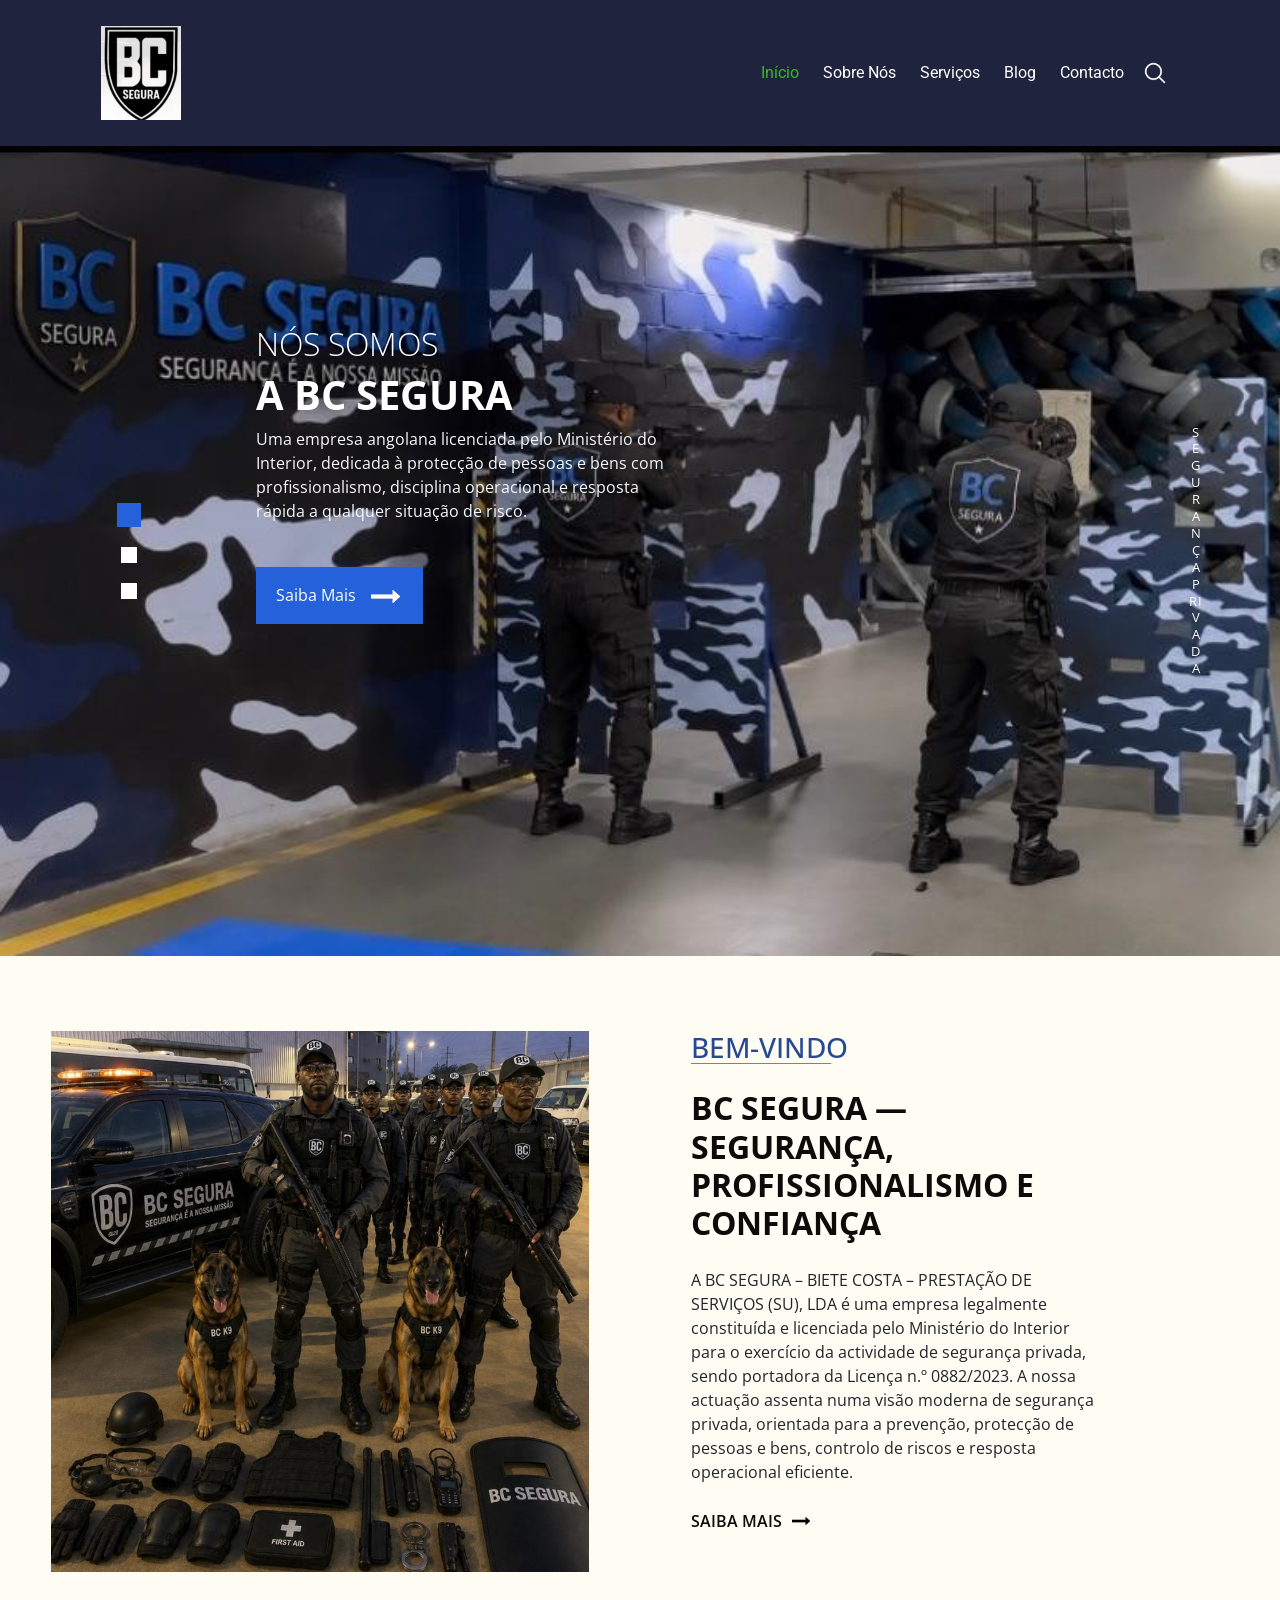
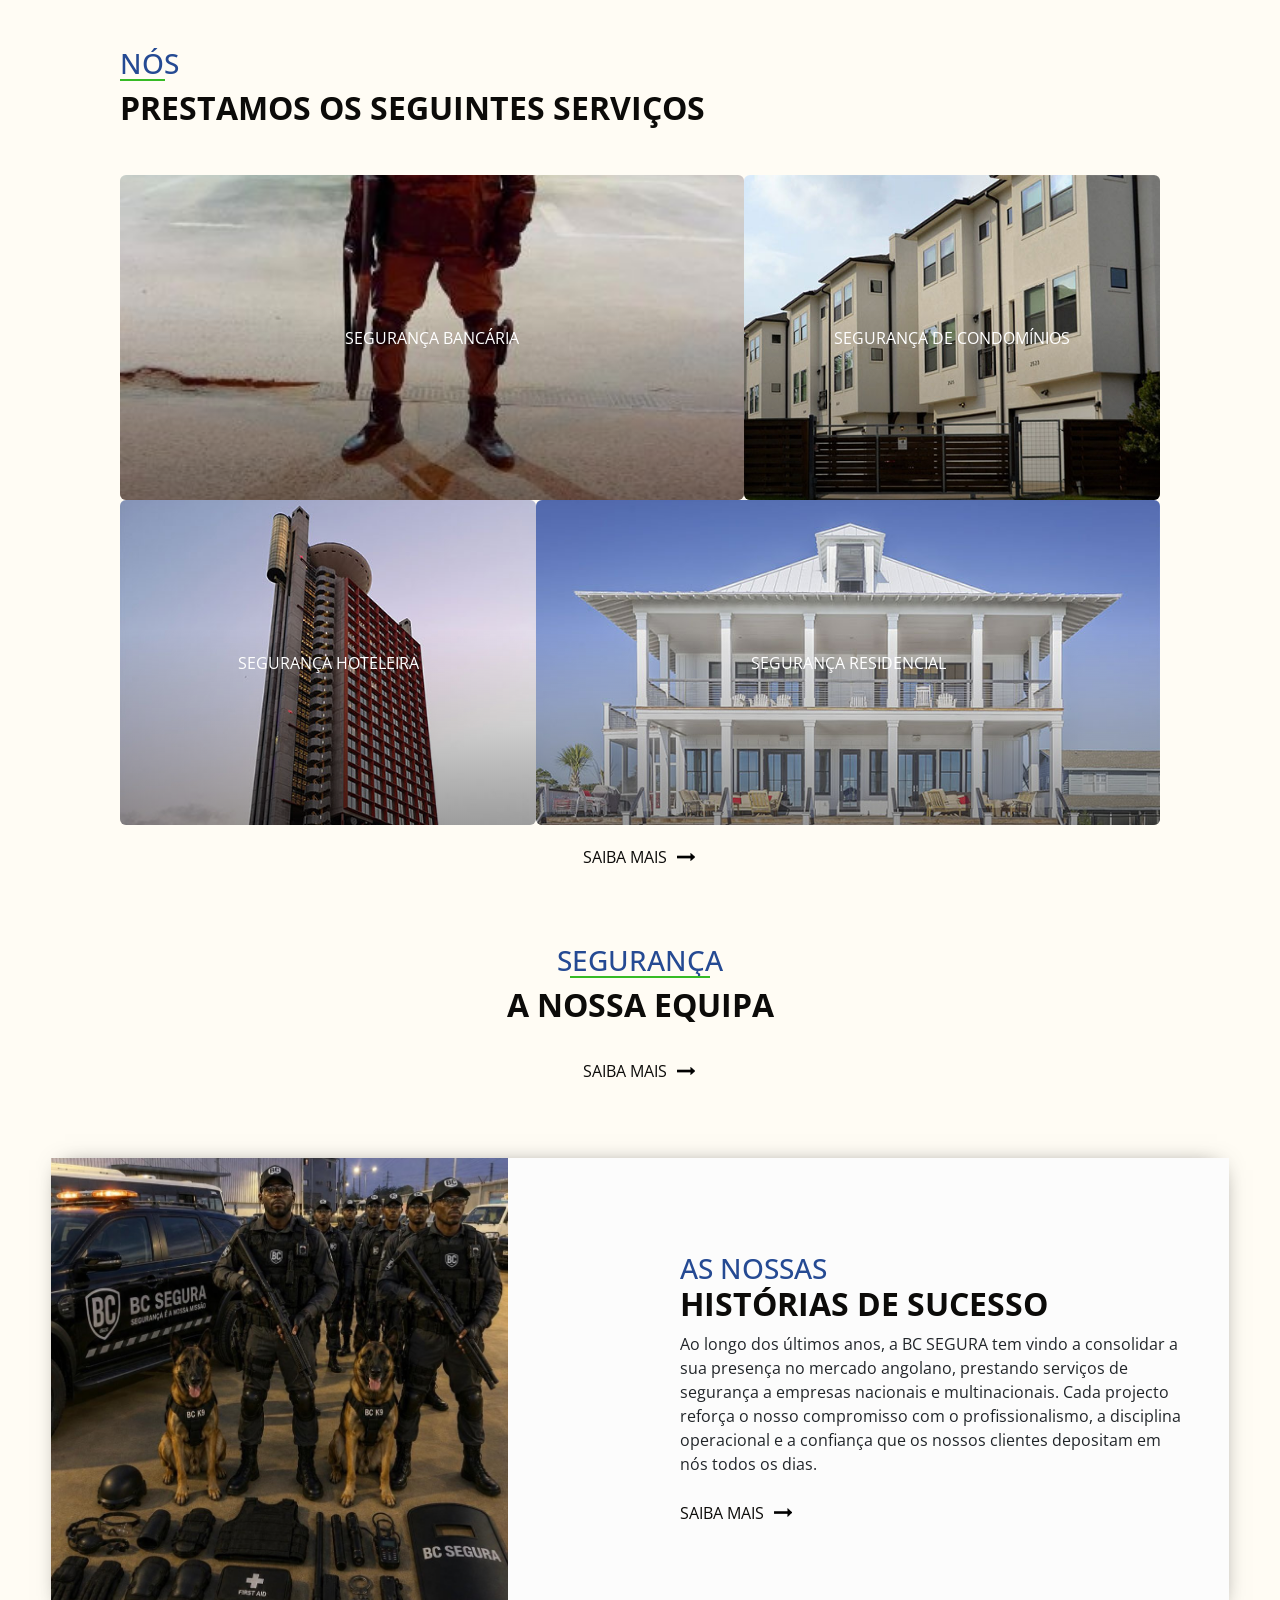
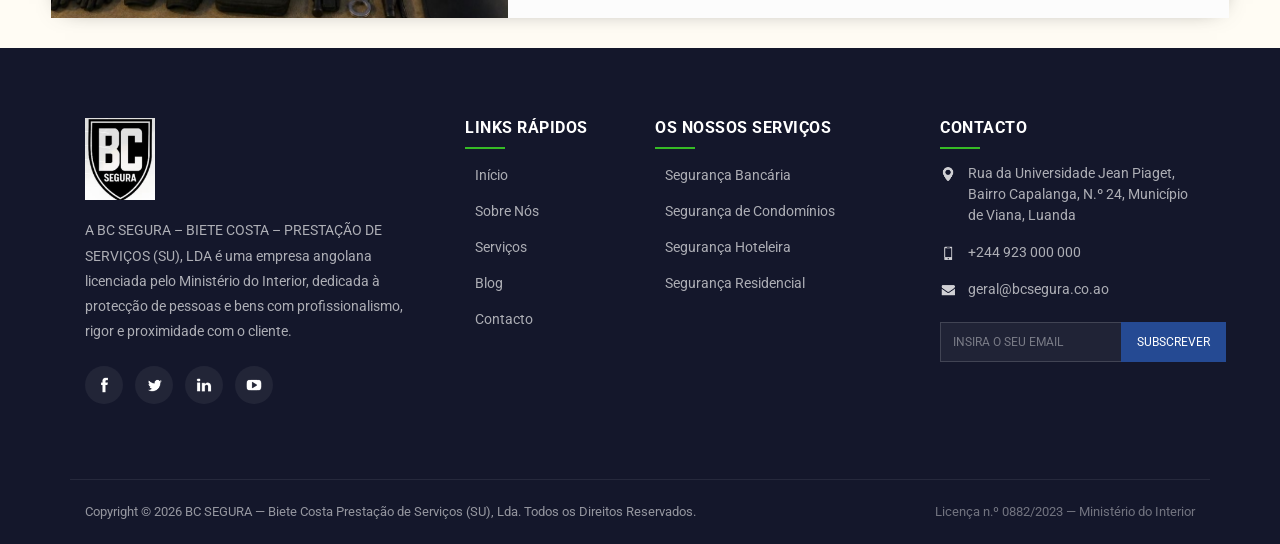
==== public/index.html @ d8d8427f "primeiro commit" ====
<!DOCTYPE html>
<html>

<head>
  <!-- Basic -->
  <meta charset="utf-8" />
  <meta http-equiv="X-UA-Compatible" content="IE=edge" />
  <!-- Mobile Metas -->
  <meta name="viewport" content="width=device-width, initial-scale=1, shrink-to-fit=no" />
  <!-- Site Metas -->
  <meta name="keywords" content="" />
  <meta name="description" content="" />
  <meta name="author" content="" />

  <title>BC Segura</title>

  <!-- slider stylesheet -->
  <link rel="stylesheet" type="text/css"
    href="https://cdnjs.cloudflare.com/ajax/libs/OwlCarousel2/2.1.3/assets/owl.carousel.min.css" />

  <!-- bootstrap core css -->
  <link rel="stylesheet" type="text/css" href="css/bootstrap.css" />

  <!-- fonts style -->
  <link href="https://fonts.googleapis.com/css?family=Open+Sans:300,400,600,700|Roboto:400,500&display=swap"
    rel="stylesheet" />
  <!-- Custom styles for this template -->
  <link href="css/style.css" rel="stylesheet" />
  <!-- responsive style -->
  <link href="css/responsive.css" rel="stylesheet" />
</head>

<body>
  <!-- header section strats -->
  <header class="header_section">
    <div class="container">
      <nav class="navbar navbar-expand-lg custom_nav-container ">
        <a class="navbar-brand" href="#">
          <div class="logo_box">
            <img src="images/logo.png" alt="" />
          </div>
        </a>
        <button class="navbar-toggler" type="button" data-toggle="collapse" data-target="#navbarSupportedContent"
          aria-controls="navbarSupportedContent" aria-expanded="false" aria-label="Toggle navigation">
          <span class="navbar-toggler-icon"></span>
        </button>

        <div class="collapse navbar-collapse" id="navbarSupportedContent">
          <ul class="navbar-nav ml-auto mr-2">
            <li class="nav-item active">
              <a class="nav-link" href="index.html">Início <span class="sr-only">(actual)</span></a>
            </li>
            <li class="nav-item">
              <a class="nav-link" href="about.html">Sobre Nós</a>
            </li>
            <li class="nav-item">
              <a class="nav-link" href="service.html">Serviços</a>
            </li>
            <li class="nav-item">
              <a class="nav-link" href="blog.html">Blog</a>
            </li>
            <li class="nav-item">
              <a class="nav-link" href="contact.html">Contacto</a>
            </li>
          </ul>
          <form class="form-inline my-2 my-lg-0">
            <input class="form-control nav_search-input mr-sm-2 d-none" type="search" placeholder="Pesquisar"
              aria-label="Pesquisar" value="" />
            <button class="btn  my-2 my-sm-0 nav_search-btn" type="submit"></button>
          </form>
        </div>
      </nav>
    </div>
  </header>
  <!-- end header section -->

  <!-- slider section -->
  <section class=" slider_section">
    <div id="carouselExampleIndicators" class="carousel slide vert" data-ride="carousel">
      <ol class="carousel-indicators">
        <li data-target="#carouselExampleIndicators" data-slide-to="0" class="active"></li>
        <li data-target="#carouselExampleIndicators" data-slide-to="1"></li>
        <li data-target="#carouselExampleIndicators" data-slide-to="2"></li>
      </ol>
      <div class="carousel-inner">
        <div class="carousel-item active">
          <div class="slider_box">
            <div class="fixed_company-detail">
              <p>
                Segurança Privada
              </p>
            </div>
            <div class="slider-detail">
              <div class="slider_detail-heading">
                <h2>
                  Nós Somos
                </h2>
                <h1>
                  A BC SEGURA
                </h1>
              </div>
              <div class="slider_detail-text">
                <p>
                  Uma empresa angolana licenciada pelo Ministério do Interior, dedicada à
                  protecção de pessoas e bens com profissionalismo, disciplina operacional
                  e resposta rápida a qualquer situação de risco.
                </p>
              </div>
              <div class="slider_detail-btn">
                <a href="about.html">
                  <span>
                    Saiba Mais
                  </span>
                  <img src="images/arrow.png" alt="" class="ml-2" />
                </a>
              </div>
            </div>
          </div>
        </div>
        <div class="carousel-item">
          <div class="slider_box">
            <div class="fixed_company-detail">
              <p>
                Segurança Privada
              </p>
            </div>
            <div class="slider-detail">
              <div class="slider_detail-heading">
                <h2>
                  Protecção
                </h2>
                <h1>
                  Vigilância 24 Horas
                </h1>
              </div>
              <div class="slider_detail-text">
                <p>
                  Equipas treinadas, supervisão permanente e procedimentos rigorosos para
                  garantir a segurança das suas instalações, bens e colaboradores a
                  qualquer hora do dia ou da noite.
                </p>
              </div>
              <div class="slider_detail-btn">
                <a href="service.html">
                  <span>
                    Saiba Mais
                  </span>
                  <img src="images/arrow.png" alt="" class="ml-2" />
                </a>
              </div>
            </div>
          </div>
        </div>
        <div class="carousel-item">
          <div class="slider_box">
            <div class="fixed_company-detail">
              <p>
                Segurança Privada
              </p>
            </div>
            <div class="slider-detail">
              <div class="slider_detail-heading">
                <h2>
                  Confiança
                </h2>
                <h1>
                  Resultados Comprovados
                </h1>
              </div>
              <div class="slider_detail-text">
                <p>
                  Trabalhamos com transparência e responsabilidade para construir com cada
                  cliente uma relação de confiança duradoura, baseada em resultados
                  concretos e segurança efectiva.
                </p>
              </div>
              <div class="slider_detail-btn">
                <a href="contact.html">
                  <span>
                    Saiba Mais
                  </span>
                  <img src="images/arrow.png" alt="" class="ml-2" />
                </a>
              </div>
            </div>
          </div>
        </div>
      </div>
      <a class="carousel-control-prev" href="#carouselExampleIndicators" role="button" data-slide="prev">
        <span class="carousel-control-prev-icon" aria-hidden="true"></span>
        <span class="sr-only">Previous</span>
      </a>
      <a class="carousel-control-next" href="#carouselExampleIndicators" role="button" data-slide="next">
        <span class="carousel-control-next-icon" aria-hidden="true"></span>
        <span class="sr-only">Next</span>
      </a>
    </div>
  </section>

  <!-- end slider section -->

  <!-- welcome section -->
  <section class="welcome_section layout_padding">
    <div class="container-fluid">
      <div class="row">
        <div class=" col-md-6">
          <div>
            <img class="img-fluid" src="images/welcome.jpg" alt="" />
          </div>
        </div>
        <div class=" col-md-6">
          <div class="welcome_detail">
            <h3>
              Bem-vindo
            </h3>
            <h2>
              BC SEGURA — Segurança, Profissionalismo e Confiança
            </h2>
            <p>
              A BC SEGURA – BIETE COSTA – PRESTAÇÃO DE SERVIÇOS (SU), LDA é uma empresa
              legalmente constituída e licenciada pelo Ministério do Interior para o
              exercício da actividade de segurança privada, sendo portadora da Licença
              n.º 0882/2023. A nossa actuação assenta numa visão moderna de segurança
              privada, orientada para a prevenção, protecção de pessoas e bens, controlo
              de riscos e resposta operacional eficiente.
            </p>
            <div class="welcome_detail-btn">
              <a href="about.html">
                <span>
                  Saiba Mais
                </span>
                <img src="images/arrow-black.png" alt="" class="ml-2" />
              </a>
            </div>
          </div>
        </div>
      </div>
    </div>
  </section>
  <!-- end welcome section -->

  <!-- service section -->
  <section class="service_section ">
    <div class="container">
      <div class="service_detail">
        <h3>
          Nós
        </h3>
        <h2>
          Prestamos os seguintes serviços
        </h2>
      </div>
      <div class="service_img-container">
        <div class="service_img-box i-box-1">
          <a href="service.html"> Segurança Bancária</a>
        </div>
        <div class="service_img-box i-box-2">
          <a href="service.html">Segurança de Condomínios</a>
        </div>
        <div class="service_img-box i-box-3">
          <a href="service.html">Segurança Hoteleira</a>
        </div>
        <div class="service_img-box i-box-4">
          <a href="service.html"> Segurança Residencial</a>
        </div>
      </div>
      <div class="service_btn">
        <a href="">
          <span>
            Saiba Mais
          </span>
          <img src="images/arrow-black.png" alt="" class="ml-2" />
        </a>
      </div>
    </div>
  </section>
  <!-- end service section -->

  <!-- security section -->

  <section class="security_section layout_padding">
    <h3>
      Segurança
    </h3>
    <h2>
      A Nossa Equipa
    </h2>
    <div class="security_container">
      <div class="carousel-wrap">
        <div class="owl-carousel">
          <div class="item">
            <div class="security_img-box i-box-1">
              <a href="service.html"> Ver Mais</a>
            </div>
          </div>
          <div class="item">
            <div class="security_img-box i-box-2">
              <a href="service.html"> Ver Mais</a>
            </div>
          </div>
          <div class="item">
            <div class="security_img-box i-box-3">
              <a href="service.html"> Ver Mais</a>
            </div>
          </div>

        </div>
      </div>
    </div>
    <div class="security_btn">
      <a href="">
        <span>
          Saiba Mais
        </span>
        <img src="images/arrow-black.png" alt="" class="ml-2" />
      </a>
    </div>
  </section>
  <!-- end security section -->


  <!-- story section -->

  <section class="layout_padding story_section">
    <div class="container-fluid">
      <div class="row">
        <div class=" col-md-6">
          <div>
            <img class="img-fluid" src="images/security.jpg" alt="" />
          </div>
        </div>
        <div class=" col-md-6">
          <div class="story_detail">
            <h3>
              As Nossas
            </h3>
            <h2>
              Histórias de Sucesso
            </h2>
            <p>
              Ao longo dos últimos anos, a BC SEGURA tem vindo a consolidar a sua presença
              no mercado angolano, prestando serviços de segurança a empresas nacionais e
              multinacionais. Cada projecto reforça o nosso compromisso com o
              profissionalismo, a disciplina operacional e a confiança que os nossos
              clientes depositam em nós todos os dias.
            </p>
            <div class="story_detail-btn">
              <a href="blog.html">
                <span>
                  Saiba Mais
                </span>
                <img src="images/arrow-black.png" alt="" class="ml-2" />
              </a>
            </div>
          </div>
        </div>
      </div>
    </div>
  </section>

  <!-- end story section -->

  <!-- footer section -->
  <footer class="footer_section">
    <div class="container">
      <div class="row footer_top">
        <div class="col-lg-4 col-md-6 footer_col footer_about">
          <div class="footer_logo">
            <img src="images/logo.png" alt="BC SEGURA" />
          </div>
          <p>
            A BC SEGURA – BIETE COSTA – PRESTAÇÃO DE SERVIÇOS (SU), LDA é uma empresa
            angolana licenciada pelo Ministério do Interior, dedicada à protecção de
            pessoas e bens com profissionalismo, rigor e proximidade com o cliente.
          </p>
          <div class="footer_social">
            <a href="" aria-label="Facebook"><img src="images/fb.png" alt="Facebook" /></a>
            <a href="" aria-label="Twitter"><img src="images/twitter.png" alt="Twitter" /></a>
            <a href="" aria-label="LinkedIn"><img src="images/linkedin.png" alt="LinkedIn" /></a>
            <a href="" aria-label="YouTube"><img src="images/youtube.png" alt="YouTube" /></a>
          </div>
        </div>

        <div class="col-lg-2 col-md-6 footer_col">
          <h4>Links Rápidos</h4>
          <ul class="footer_links">
            <li><a href="index.html">Início</a></li>
            <li><a href="about.html">Sobre Nós</a></li>
            <li><a href="service.html">Serviços</a></li>
            <li><a href="blog.html">Blog</a></li>
            <li><a href="contact.html">Contacto</a></li>
          </ul>
        </div>

        <div class="col-lg-3 col-md-6 footer_col">
          <h4>Os Nossos Serviços</h4>
          <ul class="footer_links">
            <li><a href="service.html">Segurança Bancária</a></li>
            <li><a href="service.html">Segurança de Condomínios</a></li>
            <li><a href="service.html">Segurança Hoteleira</a></li>
            <li><a href="service.html">Segurança Residencial</a></li>
          </ul>
        </div>

        <div class="col-lg-3 col-md-6 footer_col">
          <h4>Contacto</h4>
          <div class="footer_contact-item">
            <img src="images/location.png" alt="" />
            <span>Rua da Universidade Jean Piaget, Bairro Capalanga, N.º 24, Município de Viana, Luanda</span>
          </div>
          <div class="footer_contact-item">
            <img src="images/phone.png" alt="" />
            <span>+244 923 000 000</span>
          </div>
          <div class="footer_contact-item">
            <img src="images/mail.png" alt="" />
            <span>geral@bcsegura.co.ao</span>
          </div>
          <form class="footer_newsletter" action="">
            <input type="email" placeholder="INSIRA O SEU EMAIL" required />
            <button type="submit">Subscrever</button>
          </form>
        </div>
      </div>

      <div class="footer_bottom">
        <p>
          Copyright &copy; 2026 BC SEGURA — Biete Costa Prestação de Serviços (SU), Lda.
          Todos os Direitos Reservados.
        </p>
        <p class="footer_license">
          Licença n.º 0882/2023 — Ministério do Interior
        </p>
      </div>
    </div>
  </footer>
  <!-- end footer section -->

  <script type="text/javascript" src="js/jquery-3.4.1.min.js"></script>
  <script type="text/javascript" src="js/bootstrap.js"></script>
  <script type="text/javascript" src="https://cdnjs.cloudflare.com/ajax/libs/OwlCarousel2/2.2.1/owl.carousel.min.js">
  </script>
  <script type="text/javascript">
    $(".owl-carousel").owlCarousel({
      loop: true,
      margin: 20,
      nav: true,
      navText: [],
      autoplay: true,
      autoplayHoverPause: true,
      responsive: {
        0: {
          items: 1
        },
        600: {
          items: 2
        },
        1000: {
          items: 3
        }
      }
    });
  </script>

  <script>
    $(".nav_search-btn").click(function () {
      if ($(".nav_search-input").hasClass("d-none")) {
        event.preventDefault();
        $(".nav_search-input")
          .animate({
              left: "-1000px"
            },
            "1000000"
          )
          .removeClass("d-none");
      } else {
        $(".nav_search-input")
          .animate({
              left: "0px"
            },
            "1000000"
          )
          .addClass("d-none");
      }
    });
  </script>

</body>

</html>
---- public/css/style.css ----
body {
  font-family: "Open Sans", sans-serif;
  background-color: #fffcf4;
}

.layout_padding {
  padding: 75px 0;
}

.layout_padding-top {
  padding-top: 75px;
}

.layout_padding-bottom {
  padding-bottom: 75px;
}

/*header section*/

.header_section {
  font-family: "Roboto", sans-serif;
  background-color: #1f233e;
  color: #fff;
  min-height: 90px;
  padding: 1% 0;
}

.custom_nav-container.navbar-expand-lg .navbar-nav .nav-link {
  color: #fff;
  padding-left: 12px;
  padding-right: 12px;
  position: relative;
  transition: color 0.25s ease;
}

.custom_nav-container.navbar-expand-lg .navbar-nav .nav-item.active .nav-link,
.custom_nav-container.navbar-expand-lg .navbar-nav .nav-link:hover {
  color: #36bb25;
}

a,
a:hover,
a:focus {
  text-decoration: none;
  transition: all 0.25s ease;
}

.btn,
.btn:focus {
  outline: none !important;
  box-shadow: none;
}

img {
  transition: transform 0.35s ease, filter 0.35s ease;
}

.custom_nav-container .navbar-toggler {
  border-color: #fff;
  outline: none;
}

.custom_nav-container .navbar-toggler .navbar-toggler-icon {
  background-image: url(../images/menu.png);
}

.custom_nav-container .nav_search-btn {
  background-image: url(../images/search-icon.png);

  background-size: 22px;
  background-repeat: no-repeat;
  background-position-y: 7px;
  width: 35px;
  height: 35px;
  padding: 0;
  border: none;
}

.navbar {
}

.nav-link:hover {
  color: #fefefe;
}

.logo_box {
  width: 80px;
}

.logo_box img {
  width: 100%;
}

.call_to_btn {
  display: inline-block;
  color: #fefefe;
  padding: 10px 35px;
  background-color: #f6bb08;
  margin-top: 5%;
  margin-bottom: 20%;
  border-radius: 0;
}

/*end header section*/

/* slider section */

.slider_section {
  height: calc(100vh - 90px);
}

.slider_section .carousel-indicators {
  top: 50%;
  left: -75px;
  transform: translateY(-50%);
  display: block;
  bottom: unset;
  right: unset;
}

.slider_section .carousel-indicators li {
  width: 16px;
  height: 16px;
  opacity: 1;
  margin: 0 auto;
}

.slider_section .carousel-indicators .active {
  width: 24px;
  height: 24px;
  background-color: #2561db;
}

.carousel-control-prev,
.carousel-control-next {
  display: none;
}

.vert .carousel-item-next.carousel-item-left,
.vert .carousel-item-prev.carousel-item-right {
  -webkit-transform: translate3d(0, 0, 0);
  transform: translate3d(0, 0, 0);
}

.vert .carousel-item-next,
.vert .active.carousel-item-right {
  -webkit-transform: translate3d(0, 100%, 0);
  transform: translate3d(0, 100% 0);
}

.vert .carousel-item-prev,
.vert .active.carousel-item-left {
  -webkit-transform: translate3d(0, -100%, 0);
  transform: translate3d(0, -100%, 0);
}

.slider_section .slider_box {
  display: flex;
  position: relative;
  height: calc(100vh - 90px);
  background-image: url(../images/banner.jpg);
  background-size: cover;
  background-repeat: no-repeat;
  overflow: hidden;
}

.slider_section .slider_box .fixed_company-detail {
  position: absolute;
  top: 50%;
  right: 6%;
  transform: translate(0, -50%);
  max-height: 70%;
  overflow: hidden;
}

.slider_section .slider_box .fixed_company-detail p {
  width: 14px;
  text-align: center;
  word-break: break-word;
  color: #fff;
  text-transform: uppercase;
  font-size: 13px;
  letter-spacing: 1px;
  line-height: 1.3;
  margin: 0;
}

.slider_section .slider_box .slider-detail {
  color: #fff;
  width: 60%;
  margin-top: 14%;
  margin-left: 20%;
}

.slider_section .slider_box .slider-detail .slider_detail-heading h2 {
  font-weight: 100;
  text-transform: uppercase;
}

.slider_section .slider_box .slider-detail .slider_detail-heading h1 {
  font-weight: 700;
  text-transform: uppercase;
}

.slider_section .slider_box .slider-detail .slider_detail-text {
  width: 55%;
  color: #f8fafd;
}

.slider_section .slider_box .slider-detail .slider_detail-btn {
  display: flex;
}

.slider_section .slider_box .slider-detail .slider_detail-btn a {
  margin-top: 28px;
  padding: 16px 20px;
  background-color: #2561db;
  color: #fff;
}

/* end slider section */

/* welcome section */
.welcome_section {
}

.welcome_section .col-md-6 {
  padding: 0 4%;
}

.welcome_detail {
  width: 75%;
}

.welcome_detail h2 {
  text-transform: uppercase;
  color: #0c0b09;
  font-weight: bold;
}

.welcome_detail h3 {
  text-transform: uppercase;
  color: #254a93;
  position: relative;
}

.welcome_detail h3::after {
  position: absolute;
  bottom: 0;
  left: 0;
  content: "";
  height: 1.5px;
  width: 140px;
  background-color: #36bb25;
}

.welcome_detail h2,
.welcome_detail p,
.welcome_detail .welcome_detail-btn {
  margin-top: 25px;
}

.welcome_section .welcome_detail-btn a {
  display: inline-flex;
  align-items: center;
  text-transform: uppercase;
  font-weight: 600;
  color: #0c0b09;
  padding-bottom: 4px;
  border-bottom: 2px solid transparent;
  transition: border-color 0.25s ease, color 0.25s ease;
}

.welcome_section .welcome_detail-btn a:hover {
  color: #254a93;
  border-bottom-color: #36bb25;
}

.welcome_section .welcome_detail-btn a img {
  width: 25px;
  transition: transform 0.25s ease;
}

.welcome_section .welcome_detail-btn a:hover img {
  transform: translateX(6px);
}

/* end welcome section */

/* service section */

.service_section .container {
  padding: 0 50px;
}

.service_detail h2 {
  text-transform: uppercase;
  color: #0c0b09;
  font-weight: bold;
}

.service_detail h3 {
  text-transform: uppercase;
  color: #254a93;
  position: relative;
}

.service_detail h3::after {
  position: absolute;
  bottom: 0;
  left: 0;
  content: "";
  height: 1.5px;
  width: 45px;
  background-color: #36bb25;
}

.service_section .service_img-container {
  display: flex;
  flex-wrap: wrap;
  padding-top: 40px;
}

.service_section .service_img-container .service_img-box {
  display: flex;
  justify-content: center;
  align-items: center;
  min-width: 300px;
  height: 325px;
  background-size: cover;
  background-position: center;
  border-radius: 6px;
  overflow: hidden;
  position: relative;
  transition: box-shadow 0.3s ease;
}

.service_section .service_img-container .service_img-box::after {
  content: "";
  position: absolute;
  inset: 0;
  background: linear-gradient(180deg, rgba(0, 0, 0, 0) 40%, rgba(0, 0, 0, 0.55) 100%);
  opacity: 0.7;
  transition: opacity 0.3s ease;
}

.service_section .service_img-container .service_img-box a {
  position: relative;
  z-index: 1;
}

.service_section .service_img-container .service_img-box:hover {
  box-shadow: 0 12px 28px rgba(0, 0, 0, 0.25);
}

.service_img-container .service_img-box.i-box-1 {
  width: 60%;
  background-image: url(../images/s-1.jpg);
}

.service_img-container .service_img-box.i-box-2 {
  width: 40%;
  background-image: url(../images/s-2.jpg);
}

.service_img-container .service_img-box.i-box-3 {
  width: 40%;
  background-image: url(../images/s-3.jpg);
}

.service_img-container .service_img-box.i-box-4 {
  width: 60%;
  background-image: url(../images/s-4.jpg);
}

.service_section .service_img-container a,
.service_section .service_img-container a:hover {
  color: #fff;
  text-transform: uppercase;
  padding: 15px 40px;
}

.service_section .service_img-container .service_img-box:hover {
  cursor: pointer;
}

.service_section .service_img-container .service_img-box:hover a {
  background-color: #2561db;
}

.service_btn {
  margin-top: 20px;
  display: flex;
  justify-content: center;
}

.service_btn a,
.service_btn a:hover {
  text-transform: uppercase;

  color: #0c0b09;
}

.service_btn a img {
  width: 25px;
}

/* end service section */

/* security section */
.security_section {
}

.security_section h2 {
  text-transform: uppercase;
  color: #0c0b09;
  font-weight: bold;
  text-align: center;
  margin-bottom: 35px;
}

.security_section h3 {
  text-transform: uppercase;
  color: #254a93;
  position: relative;
  text-align: center;
}

.security_section h3::after {
  position: absolute;
  bottom: 0;
  left: 50%;
  transform: translateX(-50%);
  content: "";
  height: 1.5px;
  width: 140px;
  background-color: #36bb25;
}

.security_section .security_container {
  width: 90%;
  margin: 0 auto;
}

.security_section .security_img-box {
  display: flex;
  justify-content: center;
  align-items: center;
  background-size: cover;
  background-position: center;
  width: 300px;
  height: 490px;
  margin: 0 auto;
  z-index: 999;
  border-radius: 8px;
  overflow: hidden;
  box-shadow: 0 8px 20px rgba(0, 0, 0, 0.15);
}

.security_section .security_img-box img {
  width: 100%;
  height: 100%;
  object-fit: cover;
  object-position: top center;
}

.security_section .security_img-box:hover img {
  transform: scale(1.06);
}

.security_section .security_img-box.i-box-1 {
  background-image: url(../images/security-1.jpg);
}

.security_section .security_img-box.i-box-2 {
  background-image: url(../images/security-2.jpg);
}

.security_section .security_img-box.i-box-3 {
  background-image: url(../images/security-3.jpg);
}

.security_section .security_img-box a {
  display: none;
  opacity: 0;
  text-transform: uppercase;
  padding: 8px 12px;
  border: 1.5px solid #f0f0f0;
  color: #fff;
}

.security_section .security_img-box:hover a {
  display: inline-block;
  opacity: 1;
}

.security_btn {
  margin-top: 20px;
  display: flex;
  justify-content: center;
}

.security_btn a,
.security_btn a:hover {
  text-transform: uppercase;

  color: #0c0b09;
}

.security_btn a img {
  width: 25px;
}

.owl-carousel .owl-nav,
.owl-carousel .owl-nav.disabled {
  display: flex;
  justify-content: space-between;
  width: 100%;
  z-index: 0;
}

.owl-carousel .owl-nav .owl-next,
.owl-carousel .owl-nav .owl-prev {
  position: absolute;
  top: 50%;
  background-color: #254a93;
  width: 70px;
  height: 40px;
  background-repeat: no-repeat;
  background-size: 22px;
  background-position: 50%;
  transform: translateY(-50%);
}

.owl-carousel .owl-nav .owl-next {
  right: -25px;
  background-image: url(../images/right-arrow.png);
}

.owl-carousel .owl-nav .owl-prev {
  left: -25px;
  background-image: url(../images/left-arrow.png);
}

/* end security section */

.story_section {
  padding: 0 4%;
  margin-bottom: 30px;
}

.story_section .row {
  display: flex;
  flex-wrap: wrap;
  align-items: stretch;
}

.story_section .container-fluid {
  -webkit-box-shadow: 1px -1px 24px -13px rgba(0, 0, 0, 0.75);
  -moz-box-shadow: 1px -1px 24px -13px rgba(0, 0, 0, 0.75);
  box-shadow: 1px -1px 24px -13px rgba(0, 0, 0, 0.75);
}

.story_section .col-md-6 {
  flex: 0 0 50%;
  max-width: 50%;
  padding: 0;
  display: flex;
  align-items: center;
  background-color: #fcfcfc;
}

.story_section .col-md-6 img {
  width: 100%;
  height: 460px;
  object-fit: cover;
  object-position: center;
  display: block;
}

.story_detail {
  margin-left: 40px;
  padding-right: 40px;
  width: 100%;
  box-sizing: border-box;
}

.story_detail h2 {
  text-transform: uppercase;
  color: #0c0b09;
  font-weight: bold;
}

.story_detail h3 {
  text-transform: uppercase;
  color: #254a93;

  margin: 0;
}

.story_detail .story_detail-btn {
  margin-top: 25px;
}

.story_section .story_detail-btn a,
.story_section .story_detail-btn a:hover {
  text-transform: uppercase;

  color: #0c0b09;
}

.welcome_section .welcome_detail-btn a,
.service_btn a,
.security_btn a,
.story_section .story_detail-btn a {
  display: inline-flex;
  align-items: center;
}

.welcome_section .welcome_detail-btn a img,
.service_btn a img,
.security_btn a img,
.story_section .story_detail-btn a img {
  width: 22px;
  height: 22px;
  object-fit: contain;
  flex-shrink: 0;
}

.contact_form-container {
  background-image: url(../images/guards.jpg);
}

.contact_form-container form {
  display: flex;
  flex-direction: column;
  align-items: flex-start;
}

.contact_form-container .contact_box {
  background-color: #fff;
  padding: 35px 40px;
  width: 50%;
  height: 60%;
  margin: 100px 50px;
}

.contact_form-container form input,
.contact_form-container form input:focus,
.contact_form-container form input:active {
  border: none;
  background-color: transparent;
  border-bottom: 1px solid #00cc99;
  width: 85%;
  margin-top: 12px;
  outline: none;
}

.contact_form-container form button {
  border: none;
  background-color: #254a93;
  color: #fff;
  padding: 8px 20px;
  margin-top: 15px;
  border-radius: 3px;
  text-transform: uppercase;
  letter-spacing: 0.5px;
  transition: background-color 0.25s ease;
}

.contact_form-container form button:hover {
  background-color: #36bb25;
}

.contact_section .row .col-md-6 {
  padding: 0;
}

/* end contact section */

/* footer section */

.footer_section {
  background-color: #14172b;
  font-family: "Roboto", sans-serif;
  padding: 70px 0 0 0;
}

.footer_top {
  padding-bottom: 45px;
  border-bottom: 1px solid rgba(255, 255, 255, 0.08);
}

.footer_col {
  margin-bottom: 30px;
}

.footer_col h4 {
  color: #fff;
  text-transform: uppercase;
  font-size: 16px;
  font-weight: 700;
  letter-spacing: 0.5px;
  position: relative;
  margin-bottom: 26px;
}

.footer_col h4::after {
  content: "";
  position: absolute;
  left: 0;
  bottom: -12px;
  width: 40px;
  height: 2px;
  background-color: #36bb25;
}

.footer_logo img {
  width: 70px;
  margin-bottom: 18px;
}

.footer_about p {
  color: rgba(255, 255, 255, 0.65);
  font-size: 14px;
  line-height: 1.8;
  max-width: 340px;
}

.footer_social {
  display: flex;
  gap: 12px;
  margin-top: 22px;
}

.footer_social a {
  display: flex;
  align-items: center;
  justify-content: center;
  width: 38px;
  height: 38px;
  background-color: rgba(255, 255, 255, 0.06);
  border-radius: 50%;
  transition: background-color 0.25s ease, transform 0.25s ease;
}

.footer_social a:hover {
  background-color: #36bb25;
  transform: translateY(-3px);
}

.footer_social a img {
  width: 16px;
  filter: brightness(0) invert(1);
}

.footer_links {
  list-style: none;
  padding: 0;
  margin: 0;
}

.footer_links li {
  margin-bottom: 12px;
}

.footer_links li a {
  color: rgba(255, 255, 255, 0.65);
  font-size: 14px;
  position: relative;
  padding-left: 0;
  transition: padding-left 0.25s ease, color 0.25s ease;
}

.footer_links li a::before {
  content: "›";
  margin-right: 6px;
  color: #36bb25;
  opacity: 0;
  transition: opacity 0.25s ease;
}

.footer_links li a:hover {
  color: #fff;
  padding-left: 4px;
}

.footer_links li a:hover::before {
  opacity: 1;
}

.footer_contact-item {
  display: flex;
  align-items: flex-start;
  gap: 12px;
  margin-bottom: 16px;
}

.footer_contact-item img {
  width: 16px;
  margin-top: 3px;
  filter: brightness(0) invert(1);
  opacity: 0.8;
}

.footer_contact-item span {
  color: rgba(255, 255, 255, 0.65);
  font-size: 14px;
  line-height: 1.5;
}

.footer_newsletter {
  display: flex;
  margin-top: 22px;
  max-width: 280px;
}

.footer_newsletter input {
  flex: 1;
  border: 1px solid rgba(255, 255, 255, 0.15);
  border-right: none;
  background-color: rgba(255, 255, 255, 0.05);
  color: #fff;
  font-size: 12px;
  padding: 10px 12px;
  outline: none;
}

.footer_newsletter input::placeholder {
  color: rgba(255, 255, 255, 0.4);
}

.footer_newsletter button {
  border: none;
  background-color: #254a93;
  color: #fff;
  font-size: 12px;
  text-transform: uppercase;
  padding: 0 16px;
  transition: background-color 0.25s ease;
}

.footer_newsletter button:hover {
  background-color: #36bb25;
}

.footer_bottom {
  display: flex;
  flex-wrap: wrap;
  align-items: center;
  justify-content: space-between;
  padding: 22px 0;
}

.footer_bottom p {
  color: rgba(255, 255, 255, 0.55);
  font-size: 13px;
  margin: 0;
}

.footer_bottom .footer_license {
  color: rgba(255, 255, 255, 0.4);
}

.footer_bottom a {
  color: rgba(255, 255, 255, 0.75);
}

@media (max-width: 767px) {
  .footer_bottom {
    flex-direction: column;
    align-items: flex-start;
    gap: 6px;
  }
}

/* end footer section*/
---- public/css/responsive.css ----
@media (max-width: 1120px) {}

@media (max-width: 992px) {
    .welcome_detail {
        width: 100%;

    }

    .fixed_company-detail {
        display: none;
    }

    .service_img-container .service_img-box.i-box-1 {
        width: 100%;
    }

    .service_img-container .service_img-box.i-box-2 {
        width: 100%;
    }

    .service_img-container .service_img-box.i-box-3 {
        width: 100%;
    }

    .service_img-container .service_img-box.i-box-4 {
        width: 100%;
    }

    .contact_form-container .contact_box {
        width: 75%;

    }

    .contact_form-container form input,
    .contact_form-container form input:focus,
    .contact_form-container form input:active {
        width: 100%;
    }

    .service_img-container .service_img-box {
        margin-top: 35px;
    }

    .info_section .news_container .social_container {

        width: 100%;
    }

    .footer_about p,
    .footer_newsletter {
        max-width: 100%;
    }

    .owl-carousel .owl-nav,
    .owl-carousel .owl-nav.disabled {

        display: flex;
        position: absolute;
        top: 110%;
        transform: translate(-50%);
        justify-content: space-between;
        width: 40%;
        z-index: 0;
        left: 50%;

    }
}

@media (max-width: 768px) {
    .welcome_detail {

        margin-top: 25px;
    }

    .story_detail {


        margin-top: 25px;

    }

    .story_section .col-md-6 {
        flex: 0 0 100%;
        max-width: 100%;
    }

    .story_section .col-md-6 img {
        height: 300px;
    }

    .story_detail {
        margin-left: 0;
        padding: 0 4%;
    }

    .contact_form-container form input,
    .contact_form-container form input:focus,
    .contact_form-container form input:active {

        width: 85%;

    }

    .service_section .container {

        padding: 0;

    }

    .col-md-4.address_container {

        margin-top: 25px;

    }

    .col-md-4.news_container {

        margin-top: 25px;

    }

    .contact_section .row .col-md-6 {

        padding: 0;
        display: flex;
        align-items: center;
        justify-content: center;

    }
}

@media (max-width: 576px) {
    .slider_section .slider_box .slider-detail .slider_detail-text {

        width: 85%;
    }

    .service_section .container {

        width: 90%;
    }

    .slider_section .carousel-indicators {

        top: 95%;
        left: 25%;

        display: flex;

        justify-content: space-between;
        width: 100px;
        align-items: center;

    }

    .owl-carousel .owl-nav,
    .owl-carousel .owl-nav.disabled {


        width: 75%;


    }

    .contact_form-container .contact_box {

        width: 85%;

    }

    .contact_form-container .contact_box {


        padding: 35px 35px;

        margin: 100px 25px;

    }

    .contact_form-container form input,
    .contact_form-container form input:focus,
    .contact_form-container form input:active {
        width: 100%;
    }

    .info_section .news_container form input {
        width: 90%;

    }

}

@media (max-width: 480px) {
    .service_section .service_img-container .service_img-box {


        min-width: 275px;
        height: 250px;


    }
}

@media (min-width: 1200px) {}
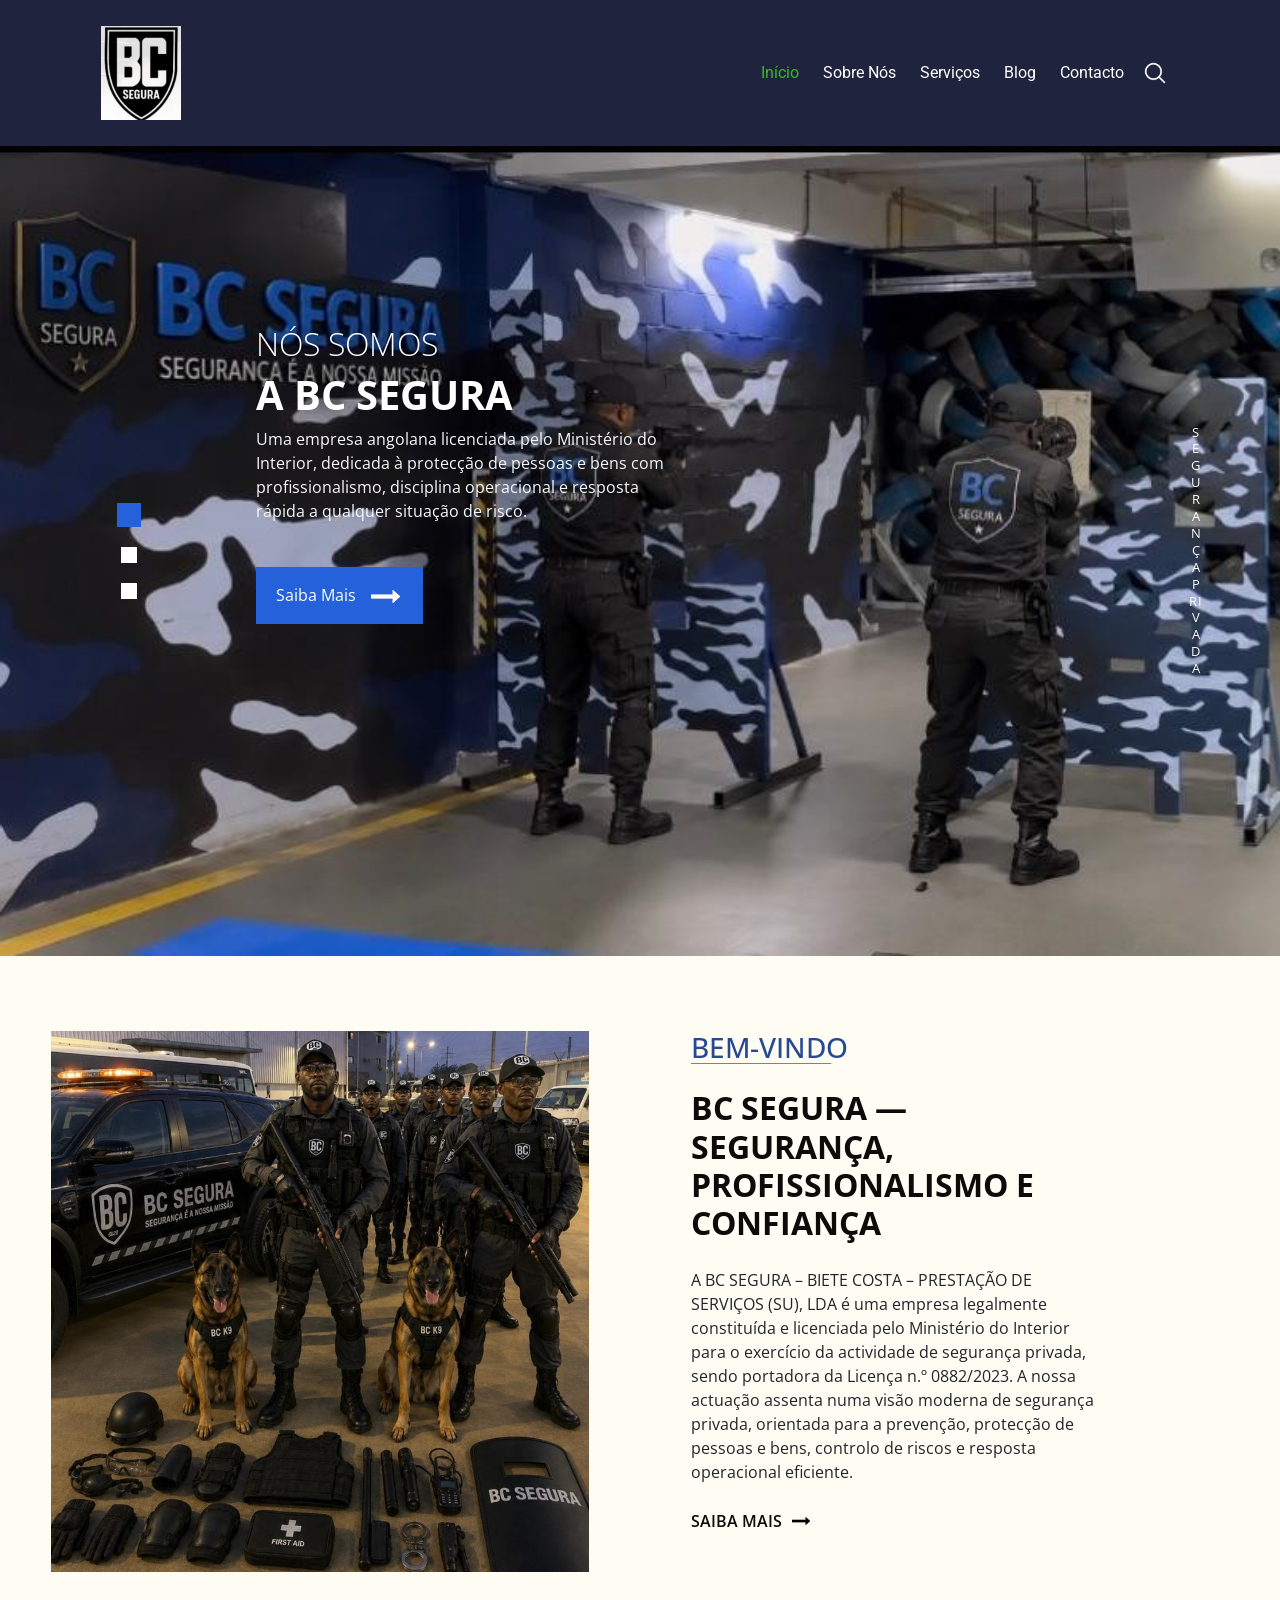
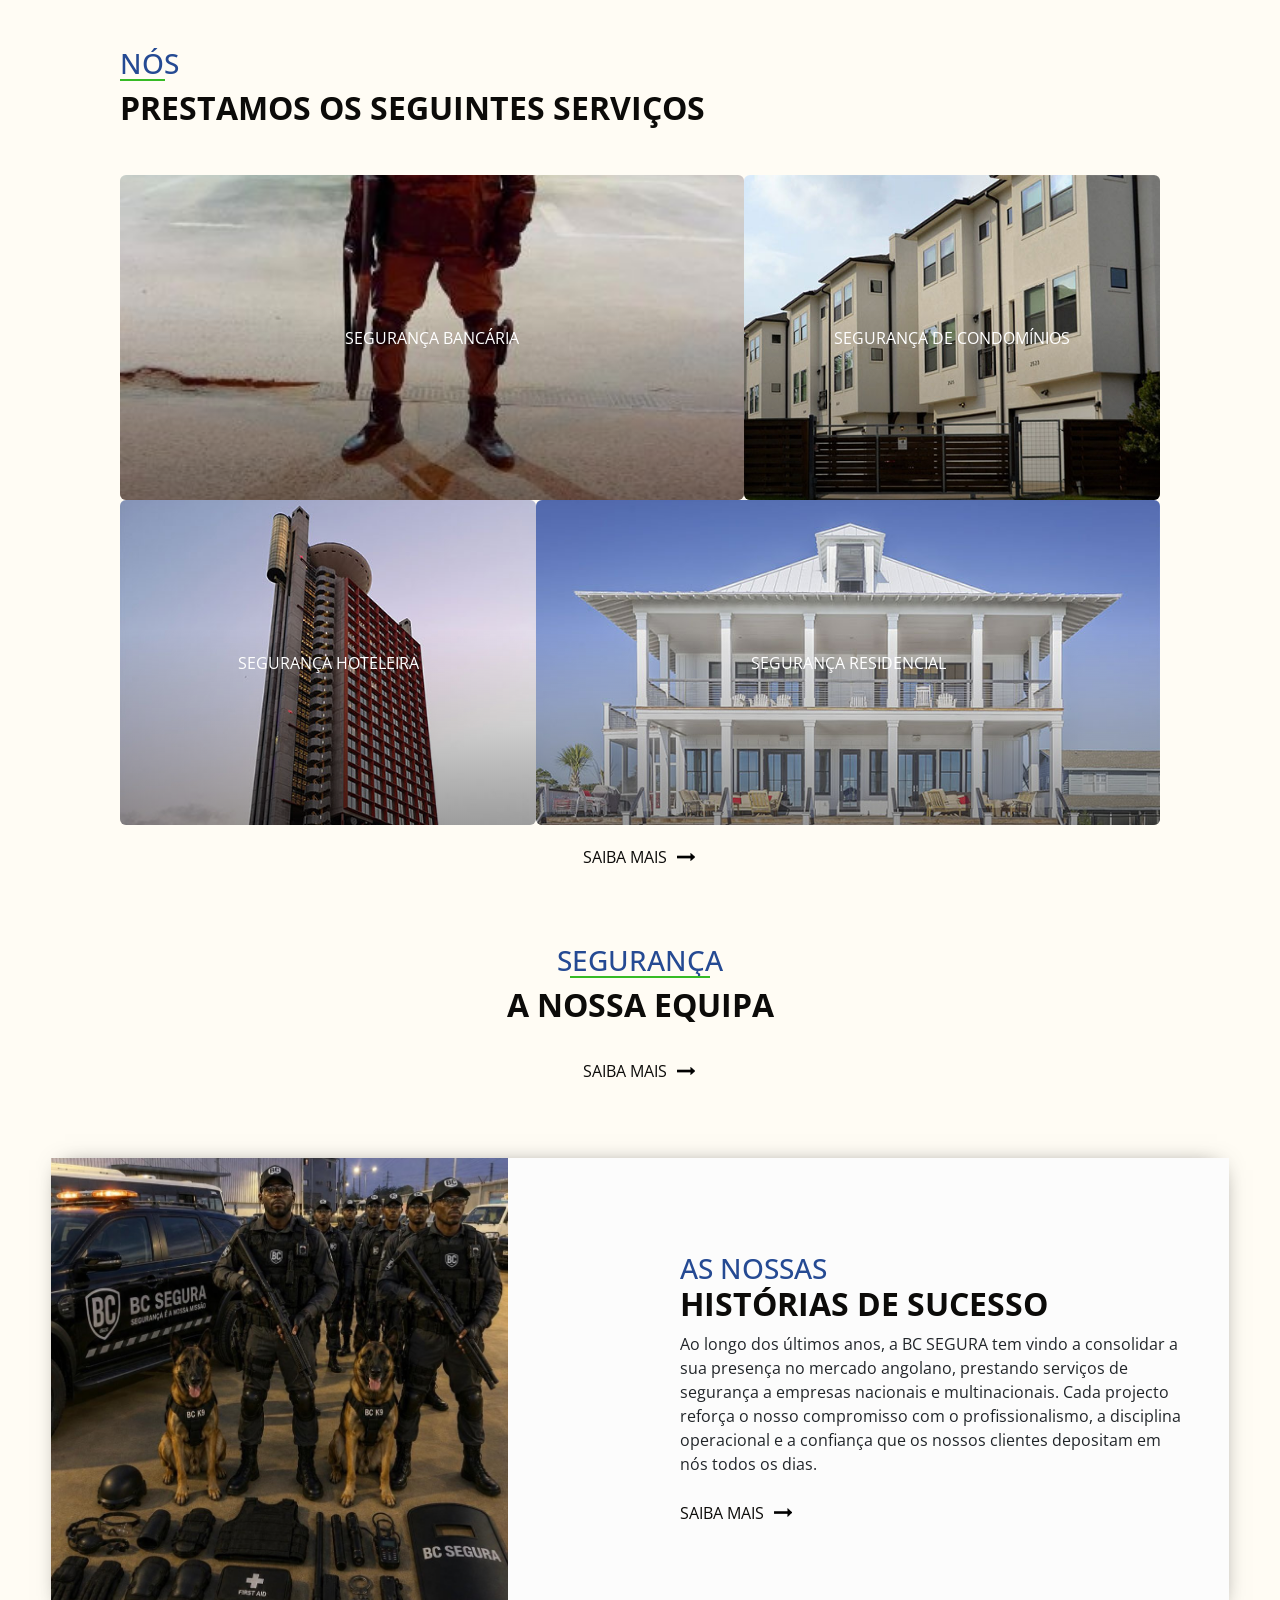
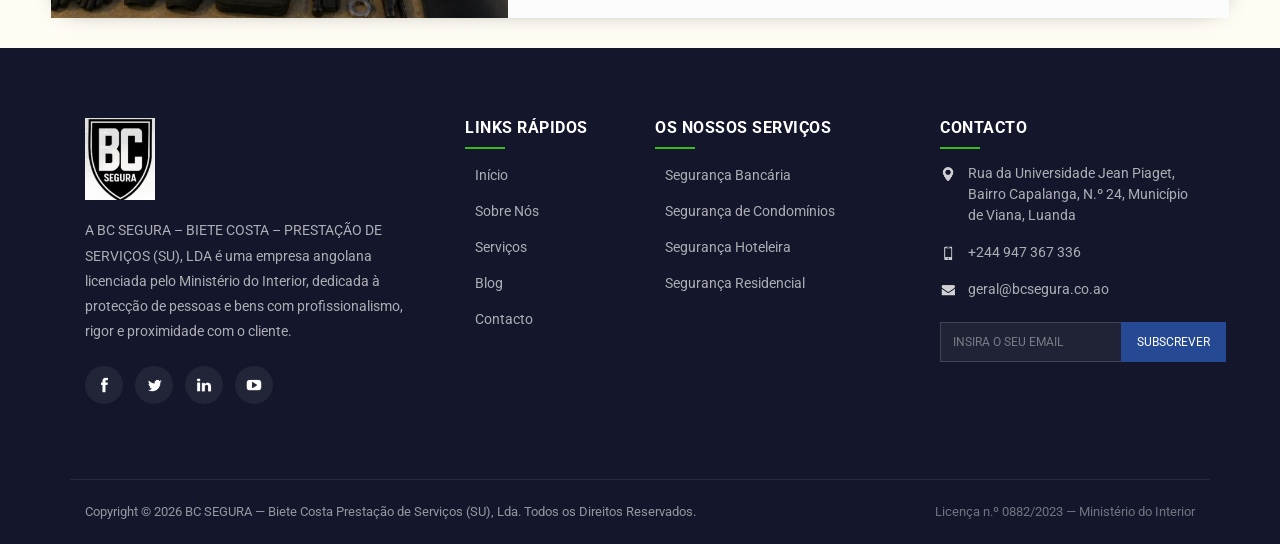
==== commit a982c291: "add fone number" ====
--- a/public/index.html
+++ b/public/index.html
@@ -410,7 +410,7 @@
           </div>
           <div class="footer_contact-item">
             <img src="images/phone.png" alt="" />
-            <span>+244 923 000 000</span>
+            <span>+244 947 367 336</span>
           </div>
           <div class="footer_contact-item">
             <img src="images/mail.png" alt="" />
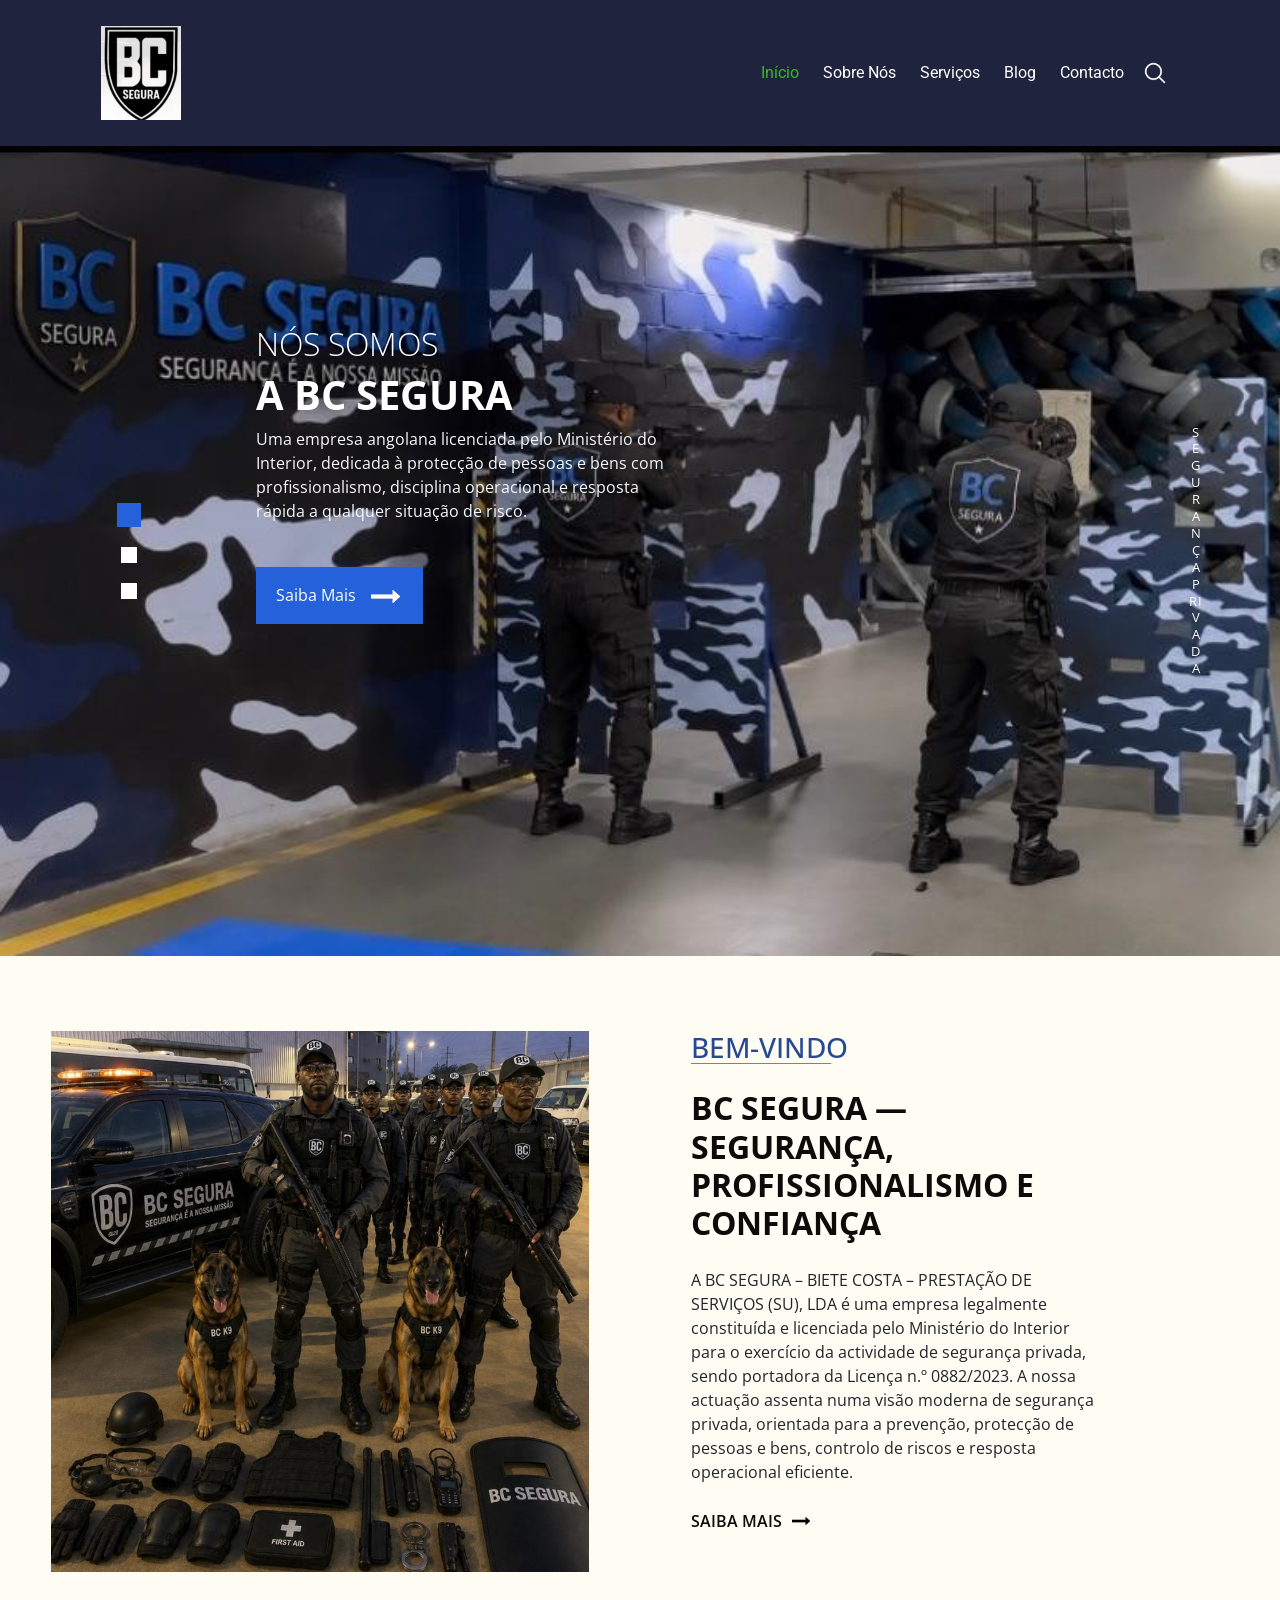
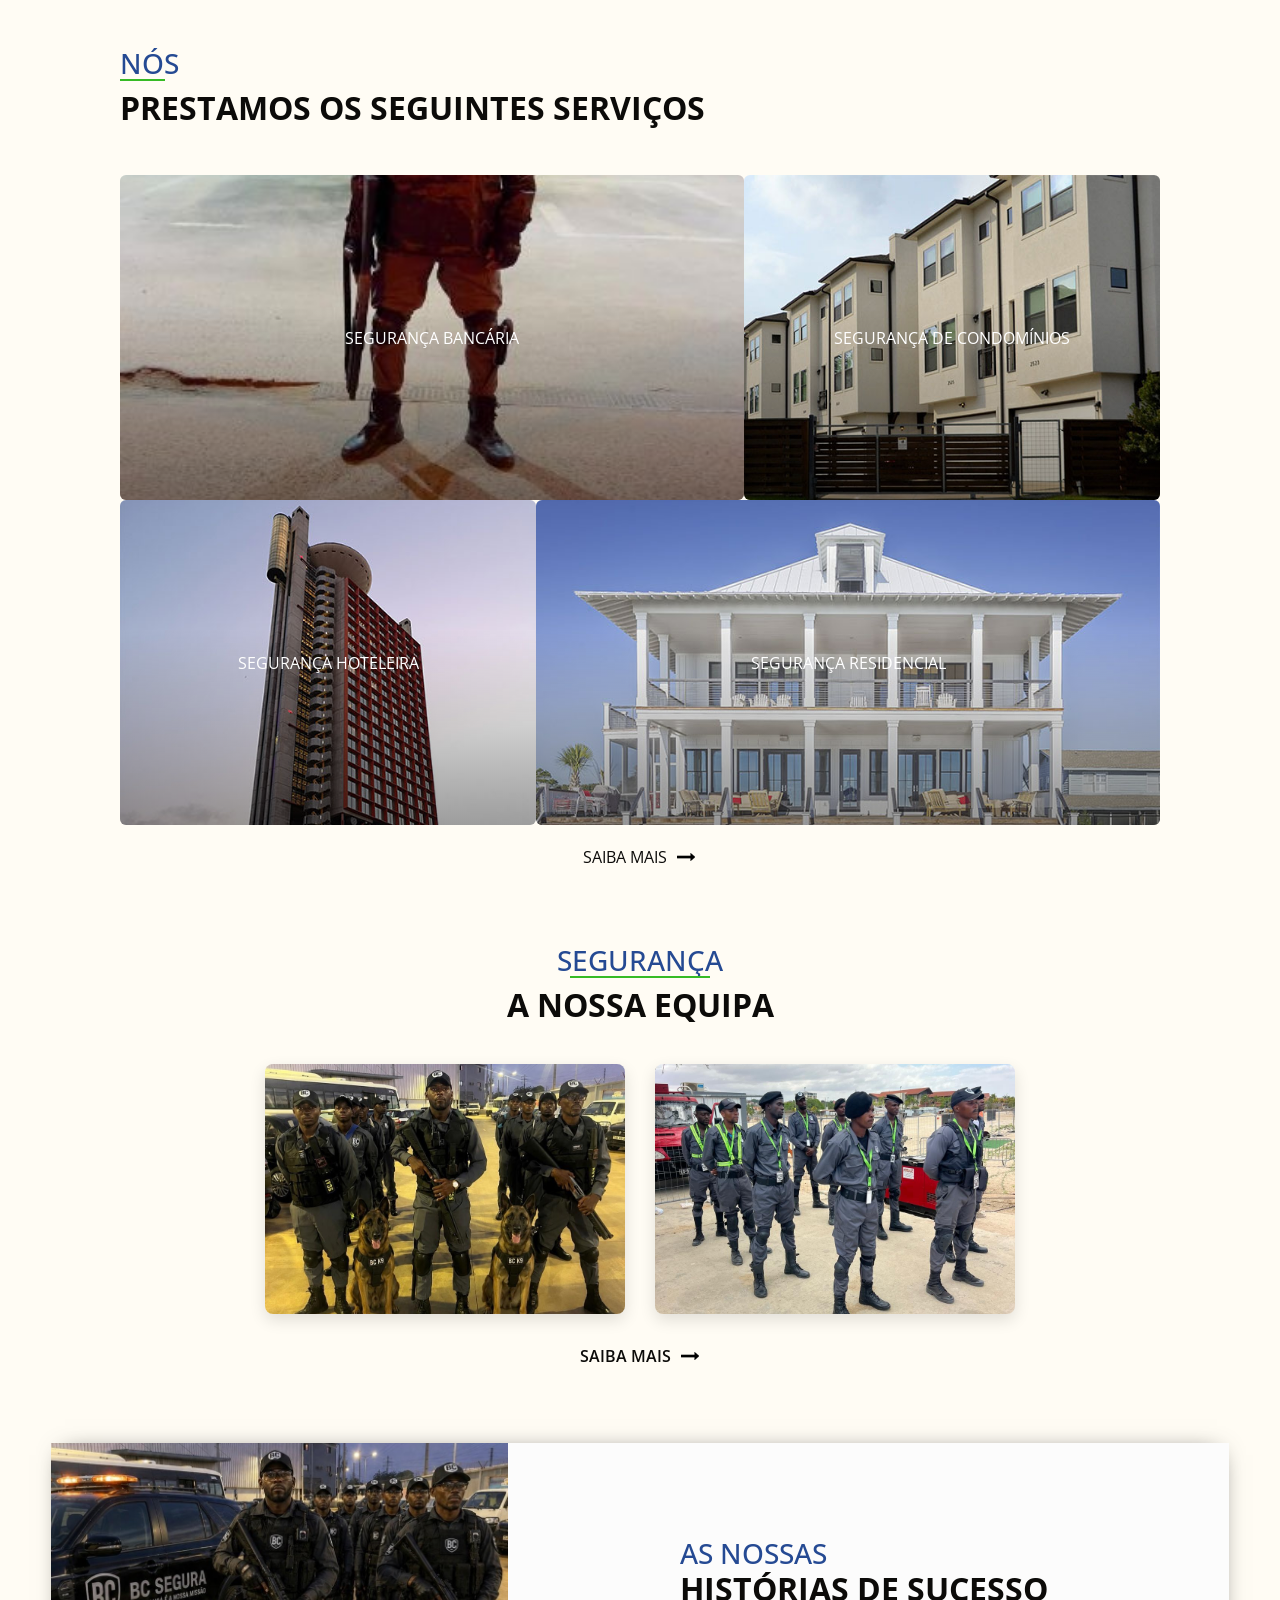
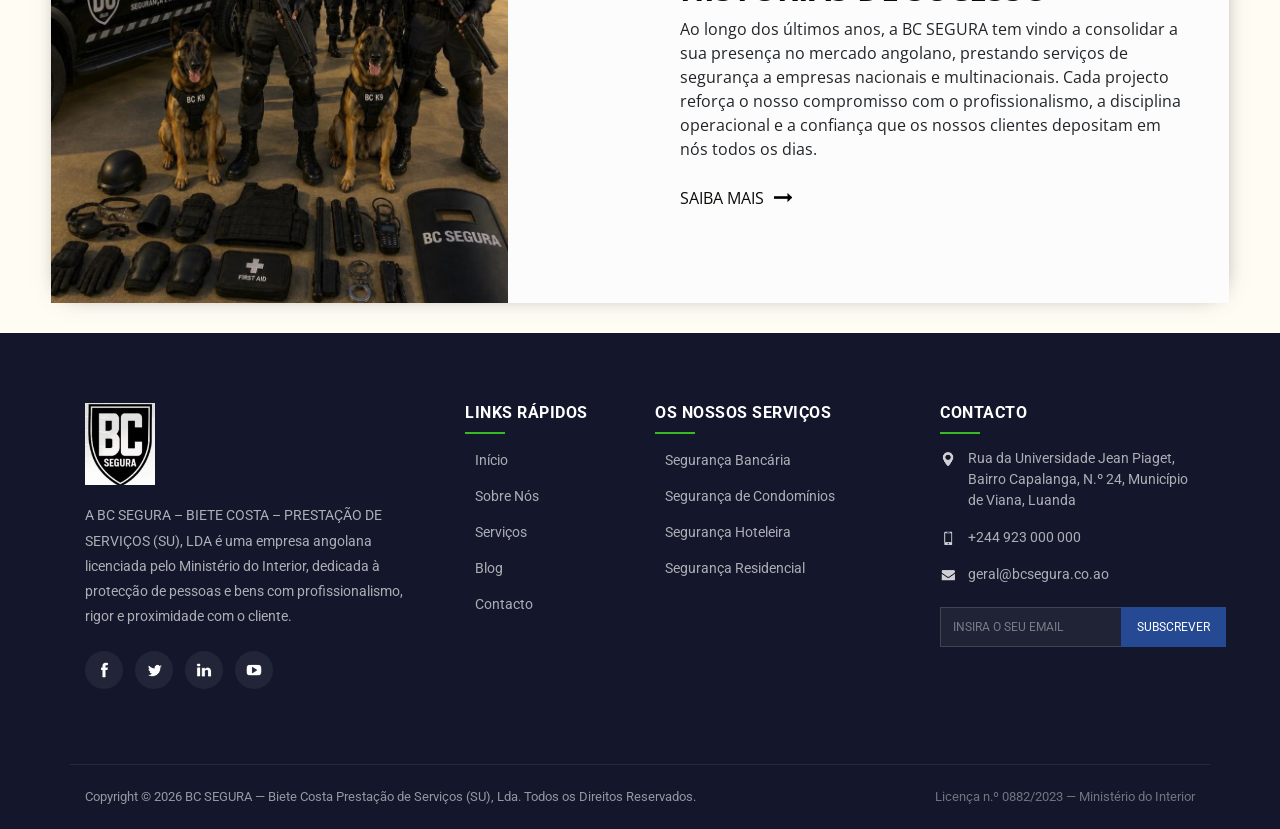
==== commit 636a43b0: "ajust link" ====
--- a/public/index.html
+++ b/public/index.html
@@ -12,11 +12,7 @@
   <meta name="description" content="" />
   <meta name="author" content="" />
 
-  <title>BC Segura</title>
-
-  <!-- slider stylesheet -->
-  <link rel="stylesheet" type="text/css"
-    href="https://cdnjs.cloudflare.com/ajax/libs/OwlCarousel2/2.1.3/assets/owl.carousel.min.css" />
+  <title>Royal</title>
 
   <!-- bootstrap core css -->
   <link rel="stylesheet" type="text/css" href="css/bootstrap.css" />
@@ -275,52 +271,40 @@
     </div>
   </section>
   <!-- end service section -->
-
   <!-- security section -->
-
-  <section class="security_section layout_padding">
-    <h3>
-      Segurança
-    </h3>
-    <h2>
-      A Nossa Equipa
-    </h2>
-    <div class="security_container">
-      <div class="carousel-wrap">
-        <div class="owl-carousel">
-          <div class="item">
-            <div class="security_img-box i-box-1">
-              <a href="service.html"> Ver Mais</a>
-            </div>
-          </div>
-          <div class="item">
-            <div class="security_img-box i-box-2">
-              <a href="service.html"> Ver Mais</a>
-            </div>
-          </div>
-          <div class="item">
-            <div class="security_img-box i-box-3">
-              <a href="service.html"> Ver Mais</a>
-            </div>
-          </div>
-
-        </div>
-      </div>
-    </div>
+<!-- security section -->
+<section class="security_section layout_padding">
+  <div class="container">
+    <h3>Segurança</h3>
+    <h2>A Nossa Equipa</h2>
+    
+    <div class="security_grid">
+      <div class="security_card">
+        <div class="security_img-box i-box-1">
+          <a href="#">Ver Mais</a>
+        </div>
+      </div>
+      <div class="security_card">
+        <div class="security_img-box i-box-2">
+          <a href="#">Ver Mais</a>
+        </div>
+      </div>
+    
+    </div>
+
     <div class="security_btn">
-      <a href="">
-        <span>
-          Saiba Mais
-        </span>
+      <a href="about.html">
+        <span>Saiba Mais</span>
         <img src="images/arrow-black.png" alt="" class="ml-2" />
       </a>
     </div>
-  </section>
-  <!-- end security section -->
+  </div>
+</section>
+<!-- end security section -->
+
 
 
   <!-- story section -->
-
   <section class="layout_padding story_section">
     <div class="container-fluid">
       <div class="row">
@@ -410,7 +394,7 @@
           </div>
           <div class="footer_contact-item">
             <img src="images/phone.png" alt="" />
-            <span>+244 947 367 336</span>
+            <span>+244 923 000 000</span>
           </div>
           <div class="footer_contact-item">
             <img src="images/mail.png" alt="" />
@@ -438,29 +422,6 @@
 
   <script type="text/javascript" src="js/jquery-3.4.1.min.js"></script>
   <script type="text/javascript" src="js/bootstrap.js"></script>
-  <script type="text/javascript" src="https://cdnjs.cloudflare.com/ajax/libs/OwlCarousel2/2.2.1/owl.carousel.min.js">
-  </script>
-  <script type="text/javascript">
-    $(".owl-carousel").owlCarousel({
-      loop: true,
-      margin: 20,
-      nav: true,
-      navText: [],
-      autoplay: true,
-      autoplayHoverPause: true,
-      responsive: {
-        0: {
-          items: 1
-        },
-        600: {
-          items: 2
-        },
-        1000: {
-          items: 3
-        }
-      }
-    });
-  </script>
 
   <script>
     $(".nav_search-btn").click(function () {
--- a/public/css/style.css
+++ b/public/css/style.css
@@ -406,17 +406,13 @@
 }
 
 /* end service section */
-
 /* security section */
-.security_section {
-}
-
 .security_section h2 {
   text-transform: uppercase;
   color: #0c0b09;
   font-weight: bold;
   text-align: center;
-  margin-bottom: 35px;
+  margin-bottom: 40px;
 }
 
 .security_section h3 {
@@ -437,35 +433,39 @@
   background-color: #36bb25;
 }
 
-.security_section .security_container {
-  width: 90%;
-  margin: 0 auto;
-}
-
-.security_section .security_img-box {
+/* Container horizontal flexível com espaçamento entre cartões */
+.security_section .security_grid {
   display: flex;
   justify-content: center;
   align-items: center;
+  gap: 30px; /* Espaçamento entre as imagens */
+  flex-wrap: wrap; /* Permite quebrar linha em ecrãs pequenos */
+  margin-bottom: 30px;
+}
+
+.security_section .security_card {
+  flex: 1 1 300px;
+  max-width: 360px;
+}
+
+.security_section .security_img-box {
+  position: relative;
+  display: flex;
+  justify-content: center;
+  align-items: center;
+  width: 100%;
+  height: 250px; /* Orientação horizontal */
   background-size: cover;
   background-position: center;
-  width: 300px;
-  height: 490px;
-  margin: 0 auto;
-  z-index: 999;
   border-radius: 8px;
   overflow: hidden;
-  box-shadow: 0 8px 20px rgba(0, 0, 0, 0.15);
-}
-
-.security_section .security_img-box img {
-  width: 100%;
-  height: 100%;
-  object-fit: cover;
-  object-position: top center;
-}
-
-.security_section .security_img-box:hover img {
-  transform: scale(1.06);
+  box-shadow: 0 6px 16px rgba(0, 0, 0, 0.12);
+  transition: transform 0.3s ease, box-shadow 0.3s ease;
+}
+
+.security_section .security_img-box:hover {
+  transform: translateY(-5px);
+  box-shadow: 0 10px 24px rgba(0, 0, 0, 0.2);
 }
 
 .security_section .security_img-box.i-box-1 {
@@ -481,66 +481,38 @@
 }
 
 .security_section .security_img-box a {
-  display: none;
   opacity: 0;
   text-transform: uppercase;
-  padding: 8px 12px;
-  border: 1.5px solid #f0f0f0;
-  color: #fff;
+  padding: 10px 20px;
+  border: 1.5px solid #fff;
+  background-color: rgba(37, 74, 147, 0.85);
+  color: #fff;
+  font-weight: 600;
+  border-radius: 4px;
+  transition: opacity 0.3s ease, background-color 0.3s ease;
 }
 
 .security_section .security_img-box:hover a {
-  display: inline-block;
   opacity: 1;
 }
 
+.security_section .security_img-box a:hover {
+  background-color: #36bb25;
+  border-color: #36bb25;
+}
+
 .security_btn {
-  margin-top: 20px;
+  margin-top: 25px;
   display: flex;
   justify-content: center;
 }
 
-.security_btn a,
-.security_btn a:hover {
-  text-transform: uppercase;
-
+.security_btn a {
+  text-transform: uppercase;
   color: #0c0b09;
-}
-
-.security_btn a img {
-  width: 25px;
-}
-
-.owl-carousel .owl-nav,
-.owl-carousel .owl-nav.disabled {
-  display: flex;
-  justify-content: space-between;
-  width: 100%;
-  z-index: 0;
-}
-
-.owl-carousel .owl-nav .owl-next,
-.owl-carousel .owl-nav .owl-prev {
-  position: absolute;
-  top: 50%;
-  background-color: #254a93;
-  width: 70px;
-  height: 40px;
-  background-repeat: no-repeat;
-  background-size: 22px;
-  background-position: 50%;
-  transform: translateY(-50%);
-}
-
-.owl-carousel .owl-nav .owl-next {
-  right: -25px;
-  background-image: url(../images/right-arrow.png);
-}
-
-.owl-carousel .owl-nav .owl-prev {
-  left: -25px;
-  background-image: url(../images/left-arrow.png);
-}
+  font-weight: 600;
+}
+/* end security section */
 
 /* end security section */
 
@@ -772,6 +744,19 @@
   transition: padding-left 0.25s ease, color 0.25s ease;
 }
 
+
+.security_section .security_img-box.i-box-1 {
+  background-image: url(../images/security-1.jpg);
+}
+
+.security_section .security_img-box.i-box-2 {
+  background-image: url(../images/security-2.jpg);
+}
+
+.security_section .security_img-box.i-box-3 {
+  background-image: url(../images/security-3.jpg);
+}
+
 .footer_links li a::before {
   content: "›";
   margin-right: 6px;
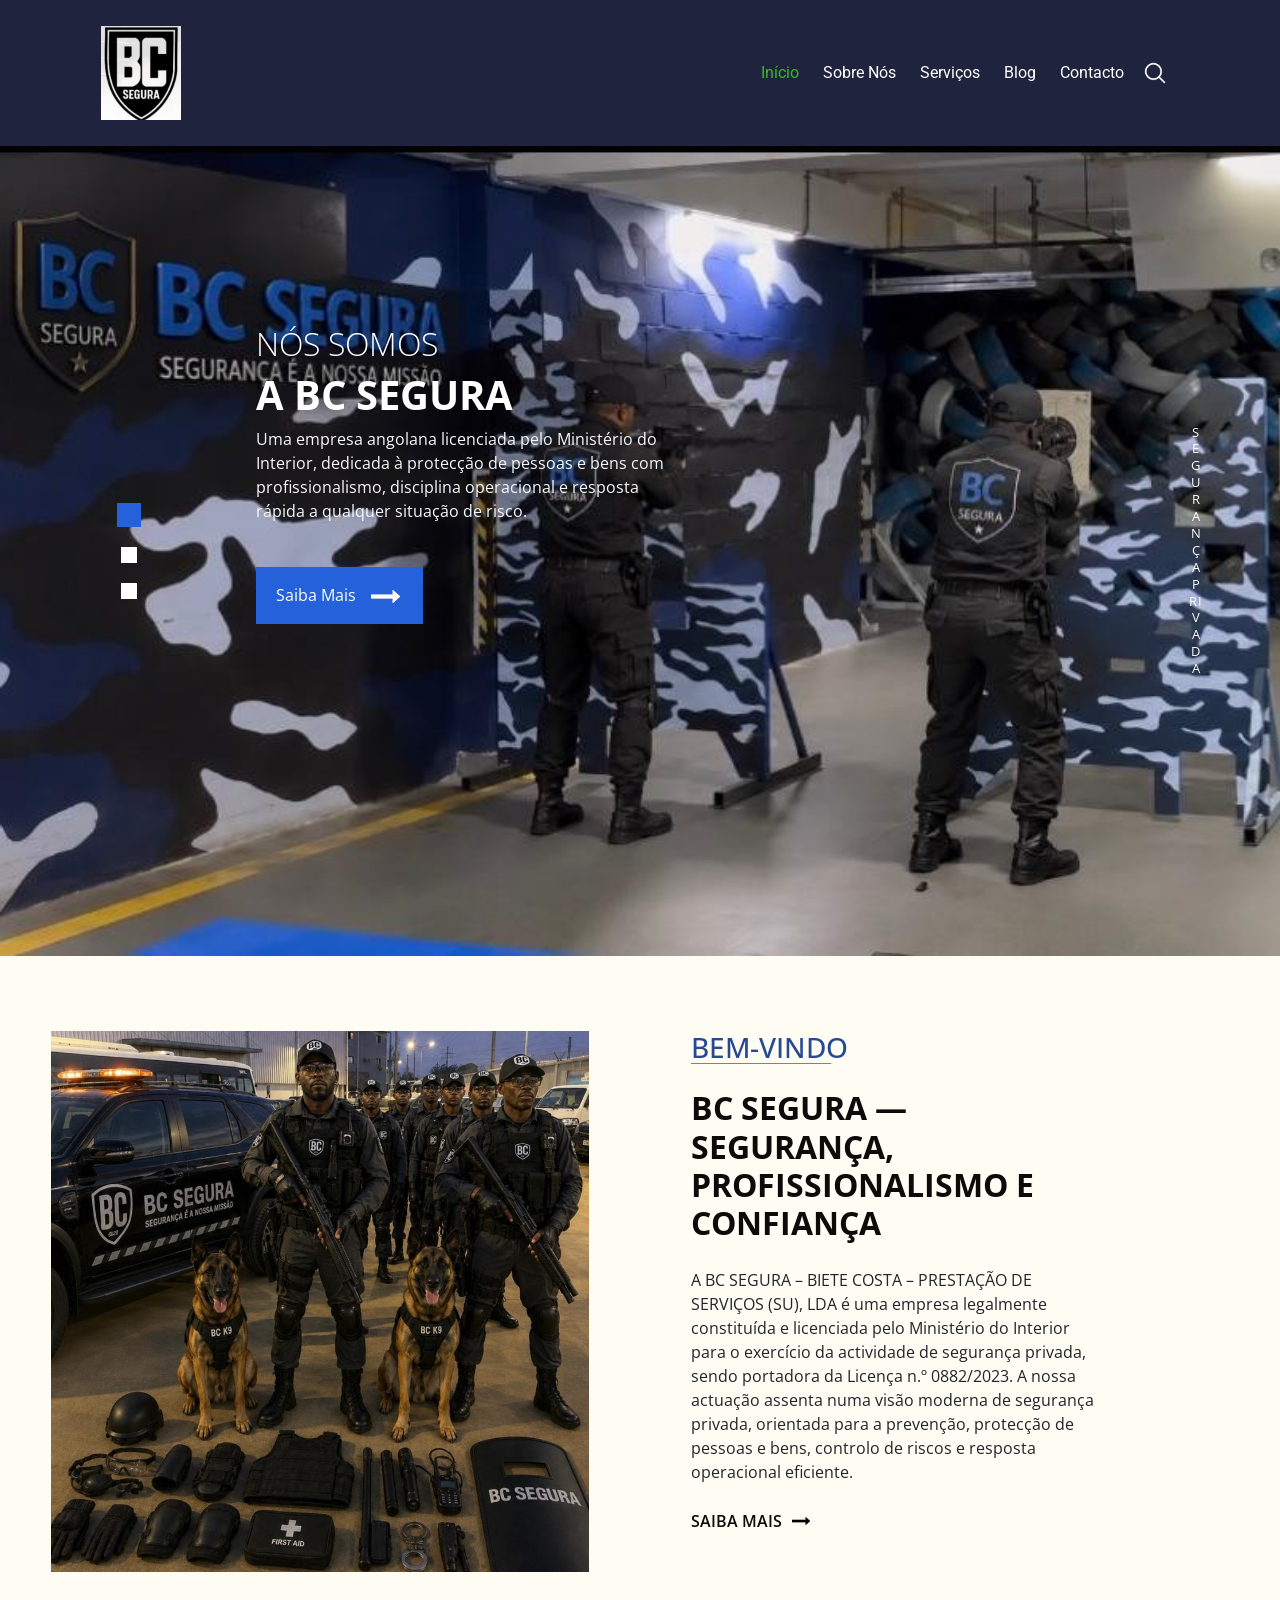
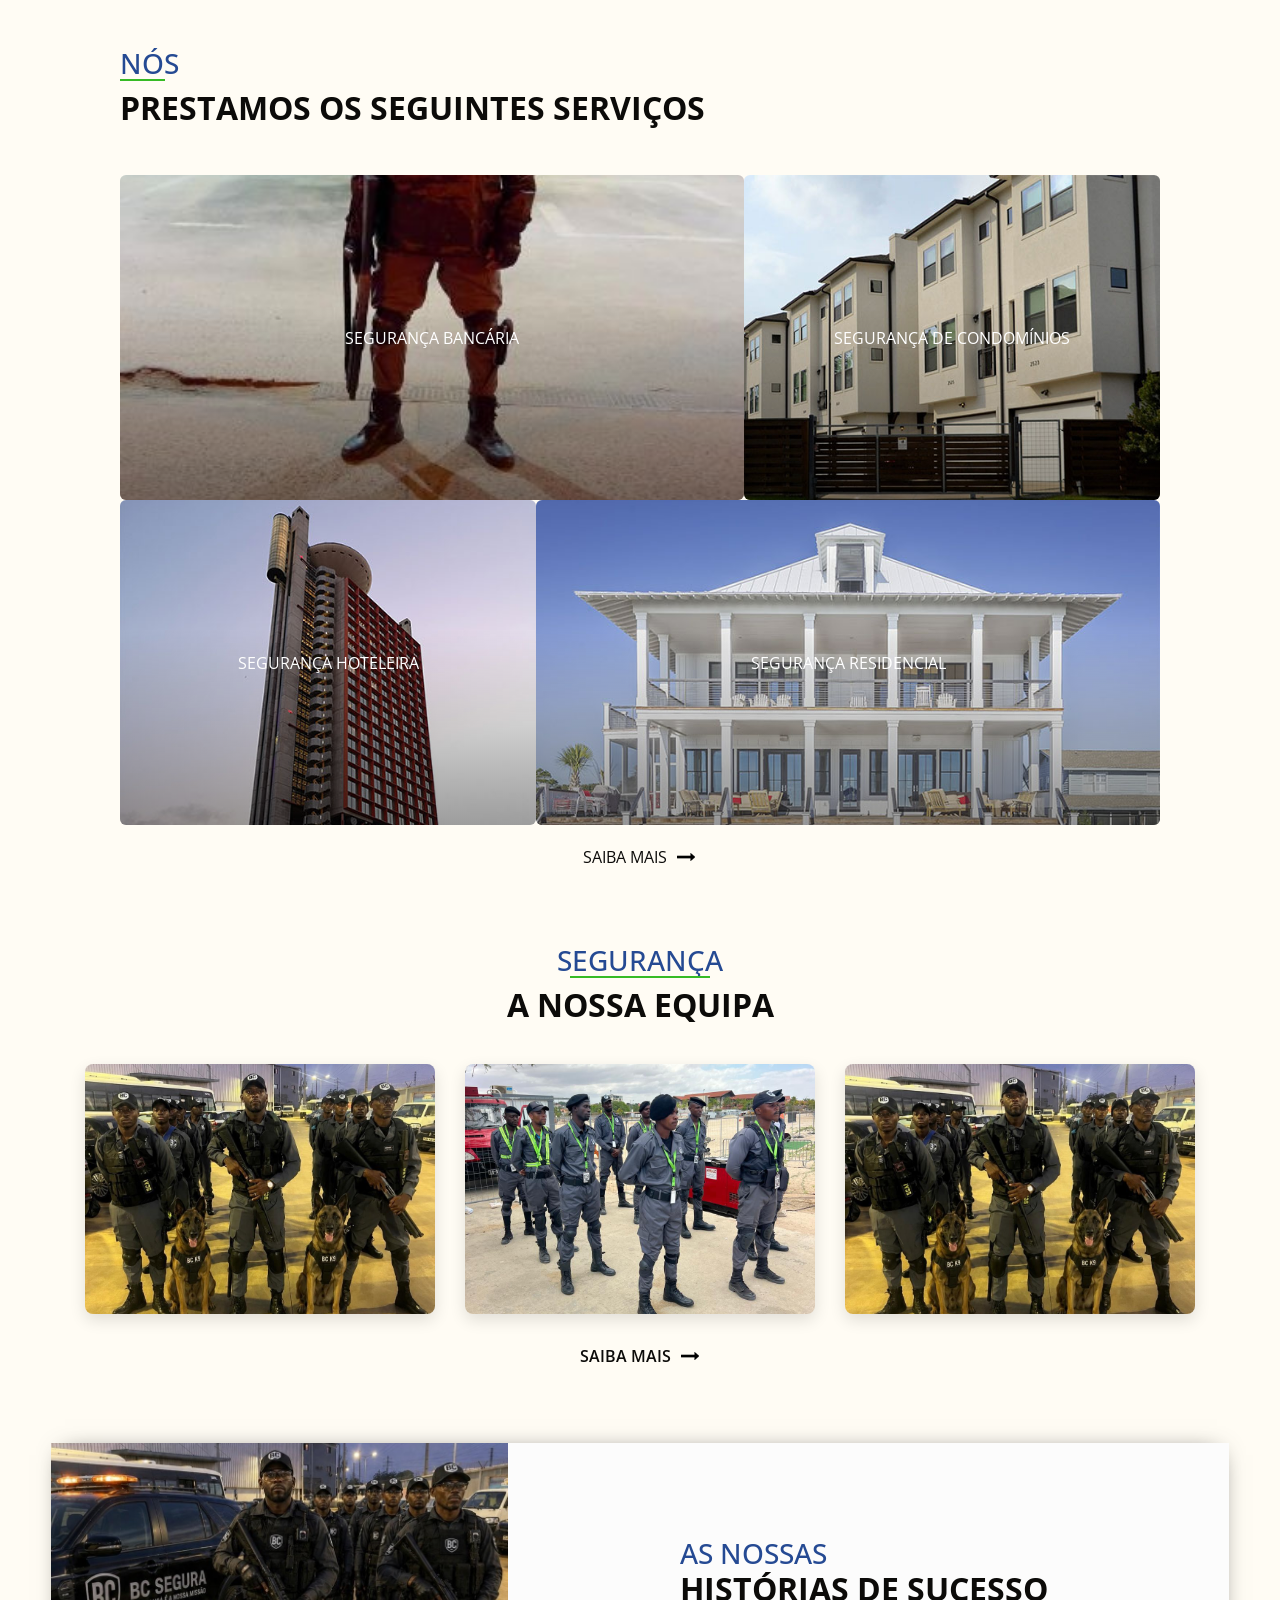
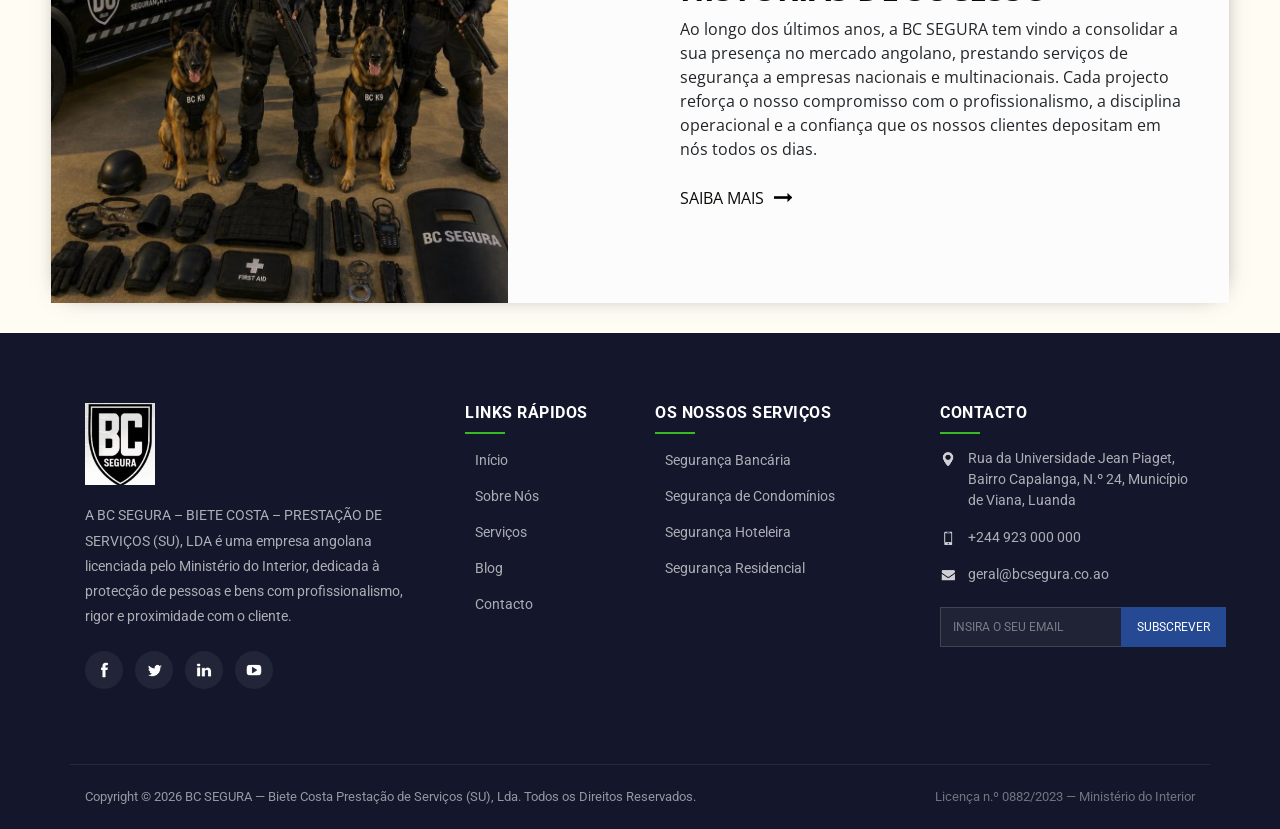
==== commit 56884954: "ajust link" ====
--- a/public/index.html
+++ b/public/index.html
@@ -289,7 +289,11 @@
           <a href="#">Ver Mais</a>
         </div>
       </div>
-    
+      <div class="security_card">
+        <div class="security_img-box i-box-3">
+          <a href="#">Ver Mais</a>
+        </div>
+      </div>
     </div>
 
     <div class="security_btn">
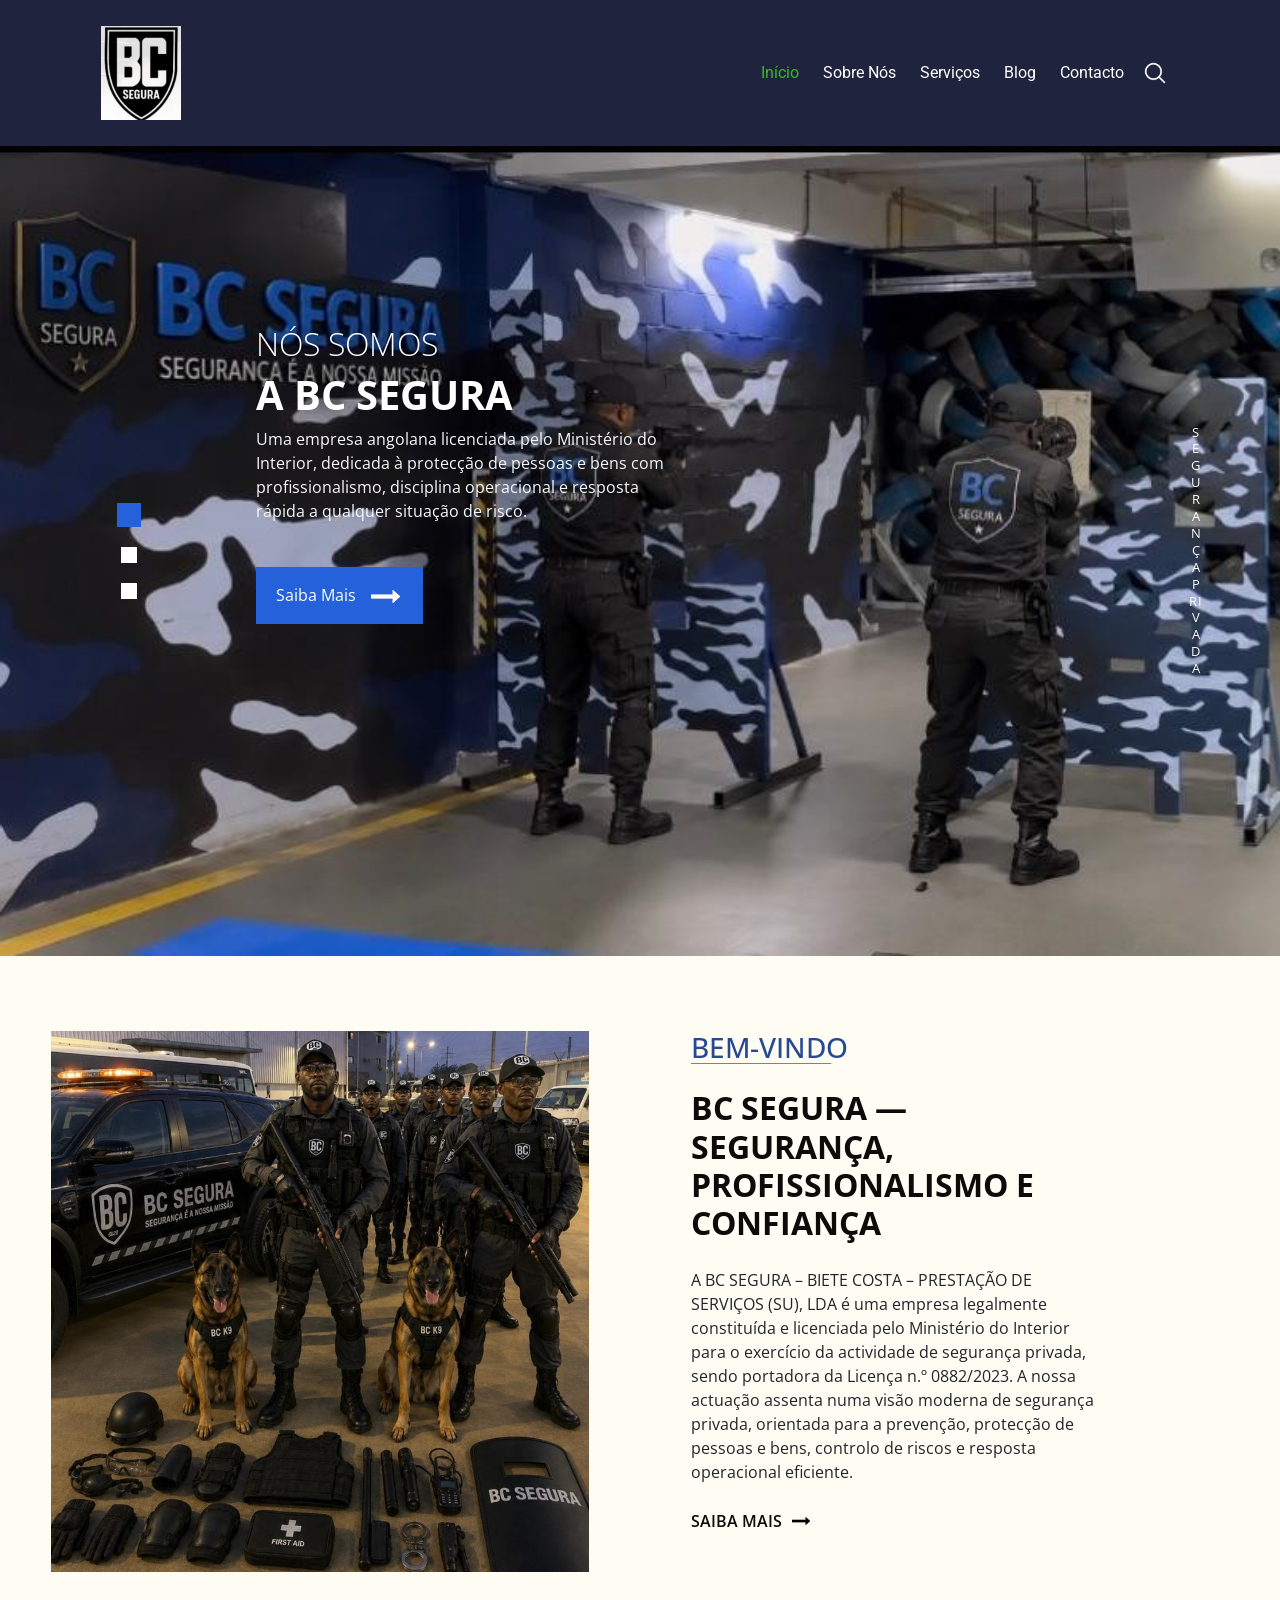
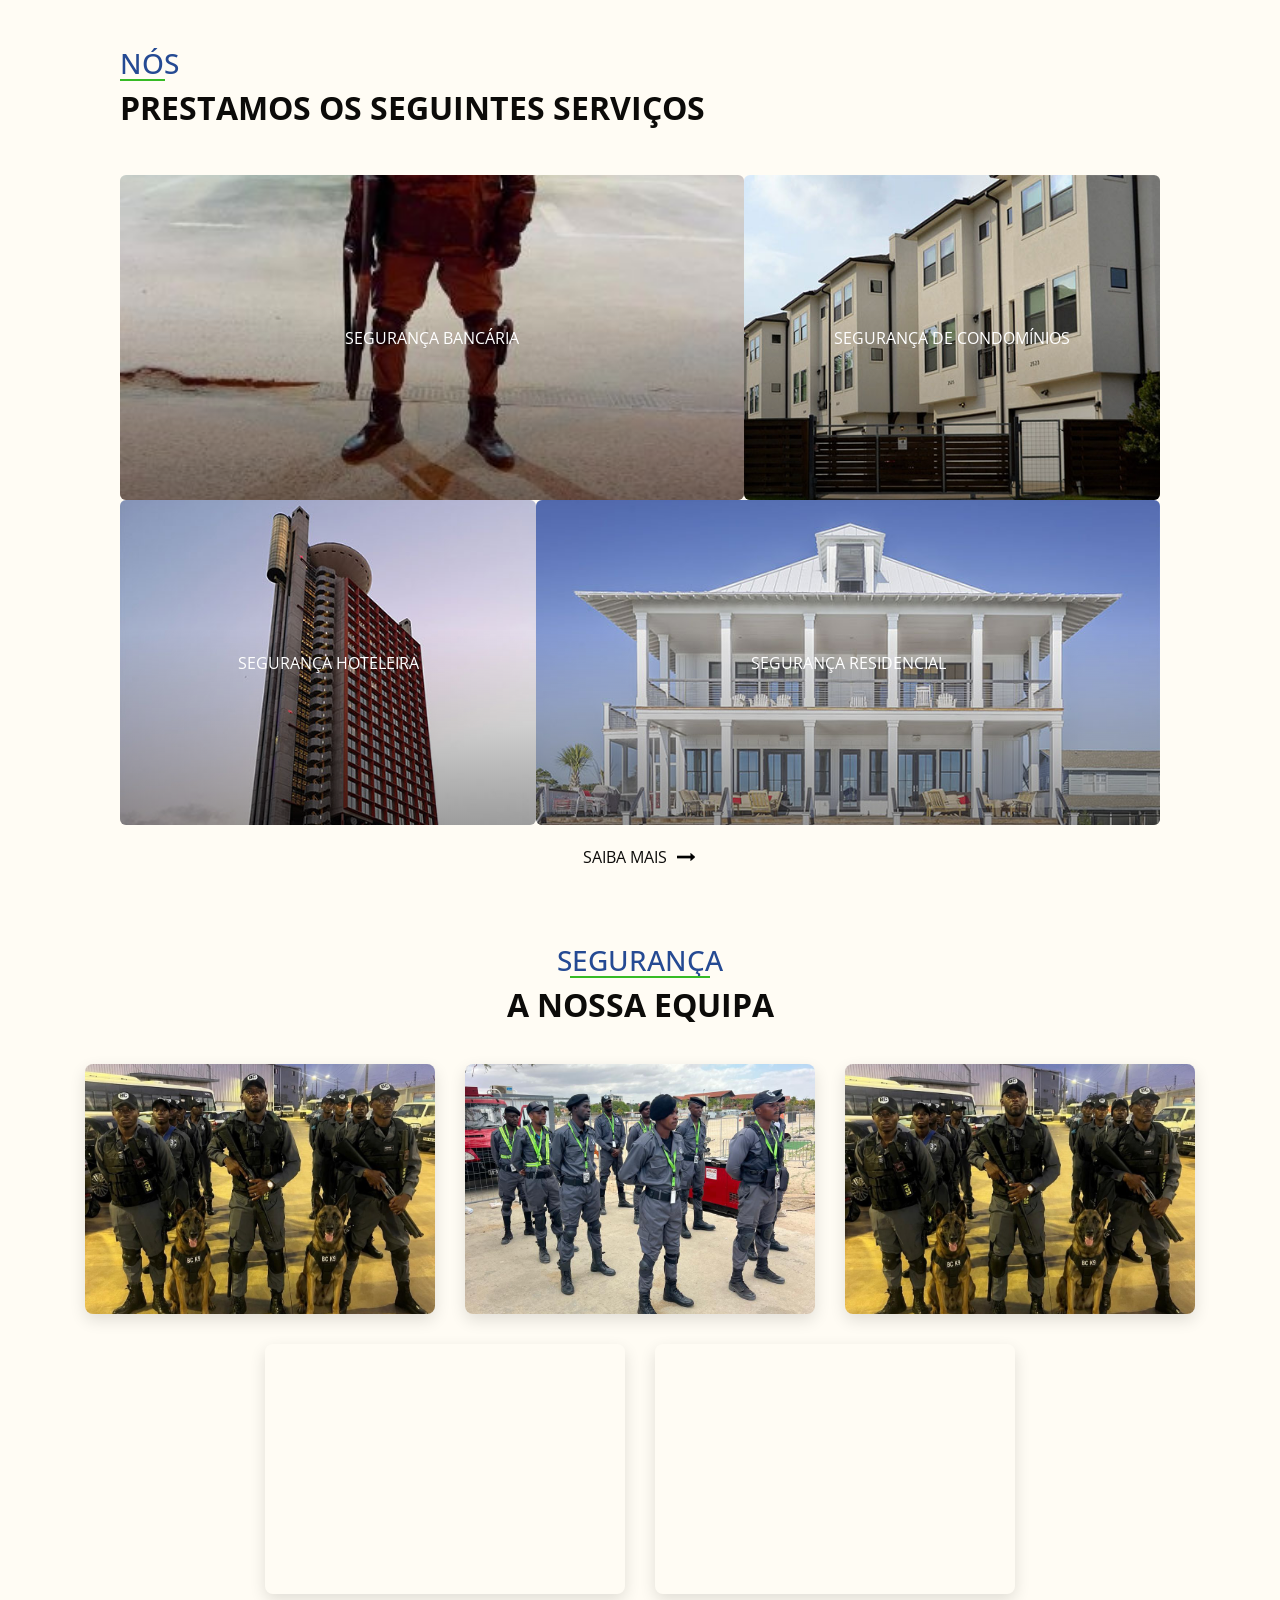
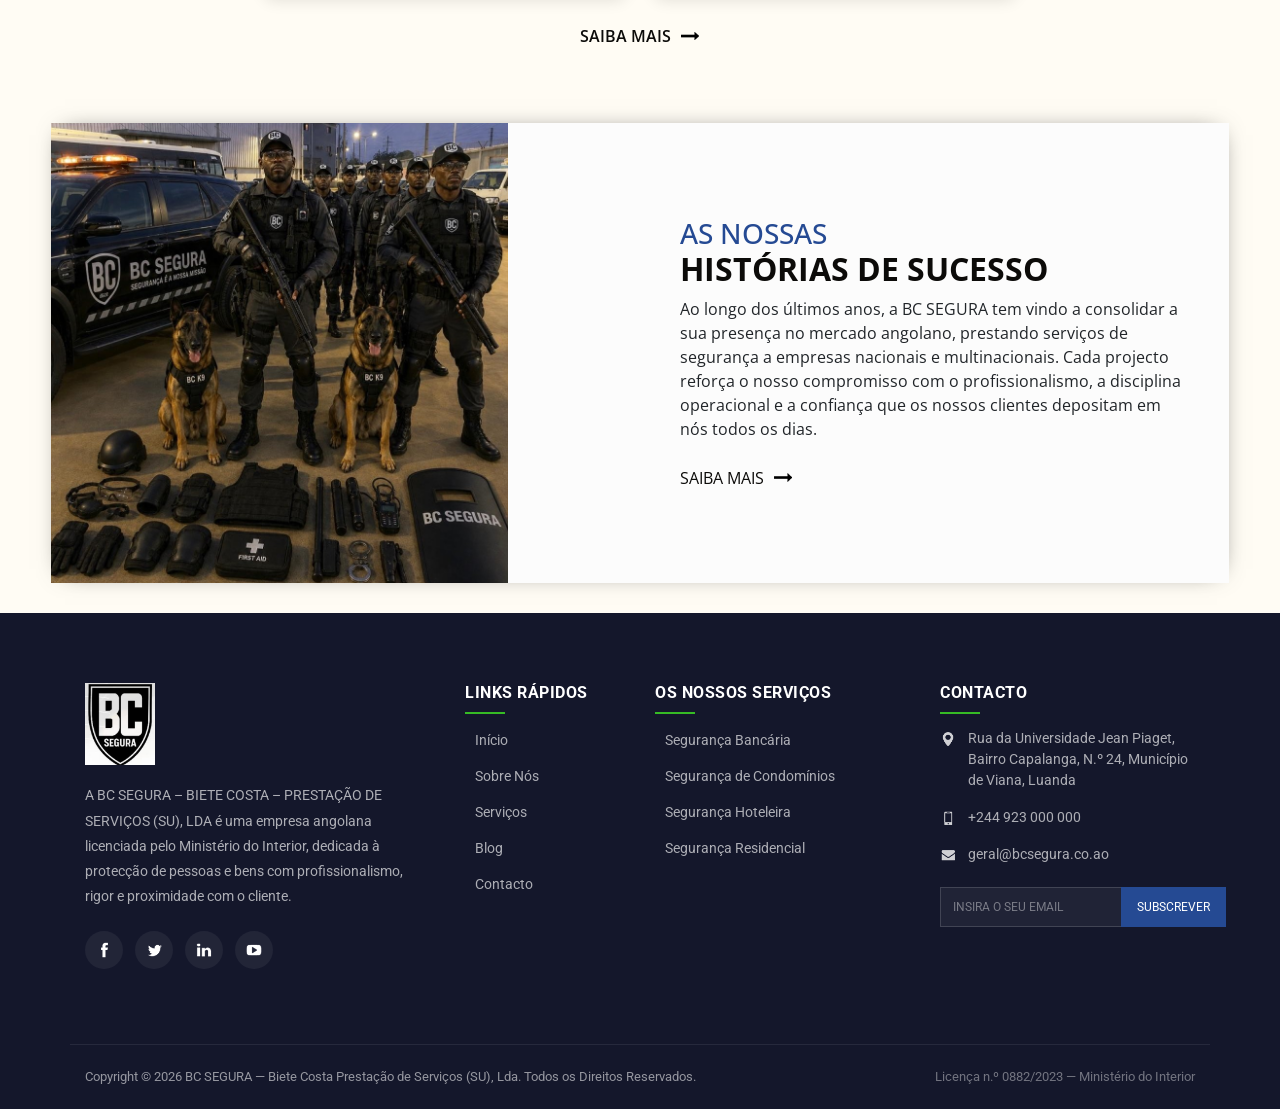
==== commit ebe6ee86: "ajust link" ====
--- a/public/index.html
+++ b/public/index.html
@@ -294,6 +294,16 @@
           <a href="#">Ver Mais</a>
         </div>
       </div>
+        <div class="security_card">
+        <div class="security_img-box i-box-4">
+          <a href="#">Ver Mais</a>
+        </div>
+      </div>
+        <div class="security_card">
+        <div class="security_img-box i-box-5">
+          <a href="#">Ver Mais</a>
+        </div>
+      </div>
     </div>
 
     <div class="security_btn">
--- a/public/css/style.css
+++ b/public/css/style.css
@@ -480,6 +480,14 @@
   background-image: url(../images/security-3.jpg);
 }
 
+.security_section .security_img-box.i-box-4 {
+  background-image: url(../images/security-5.jpg);
+}
+
+.security_section .security_img-box.i-box-4 {
+  background-image: url(../images/security-4.jpg);
+}
+
 .security_section .security_img-box a {
   opacity: 0;
   text-transform: uppercase;
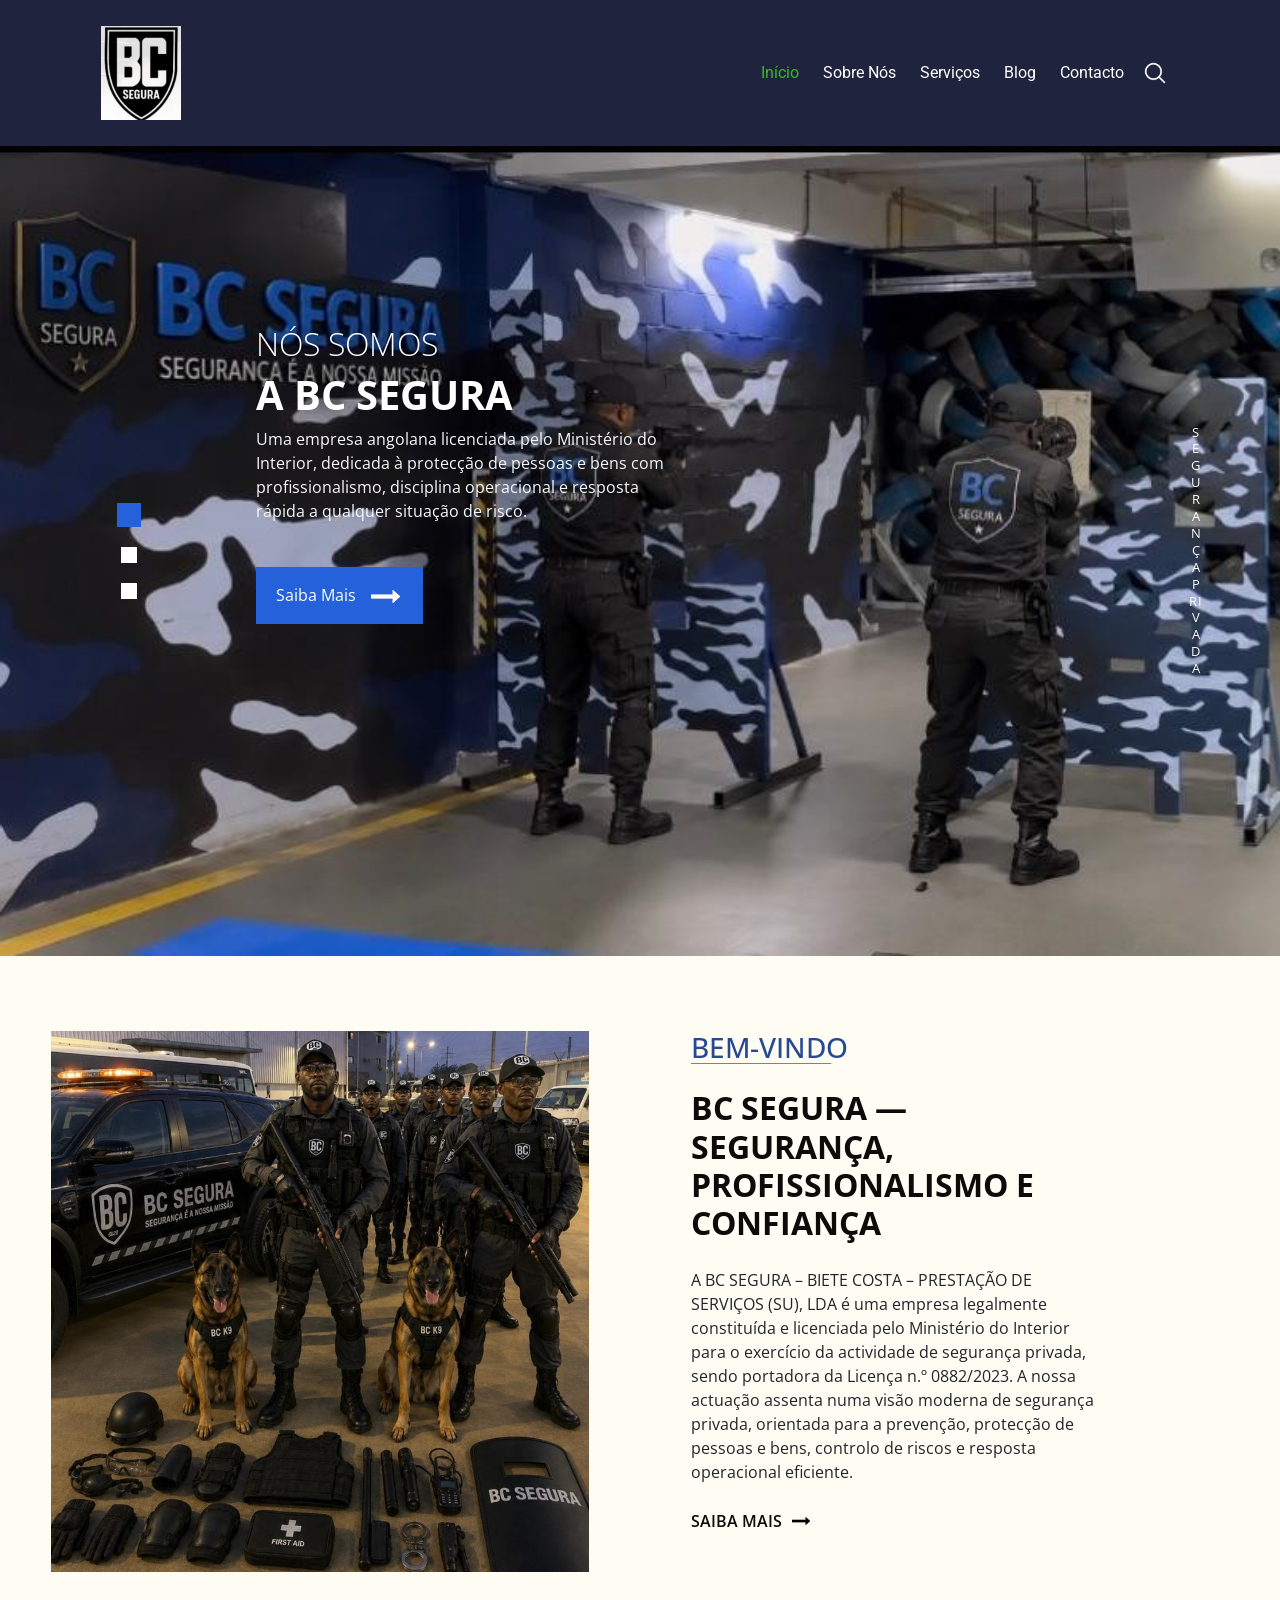
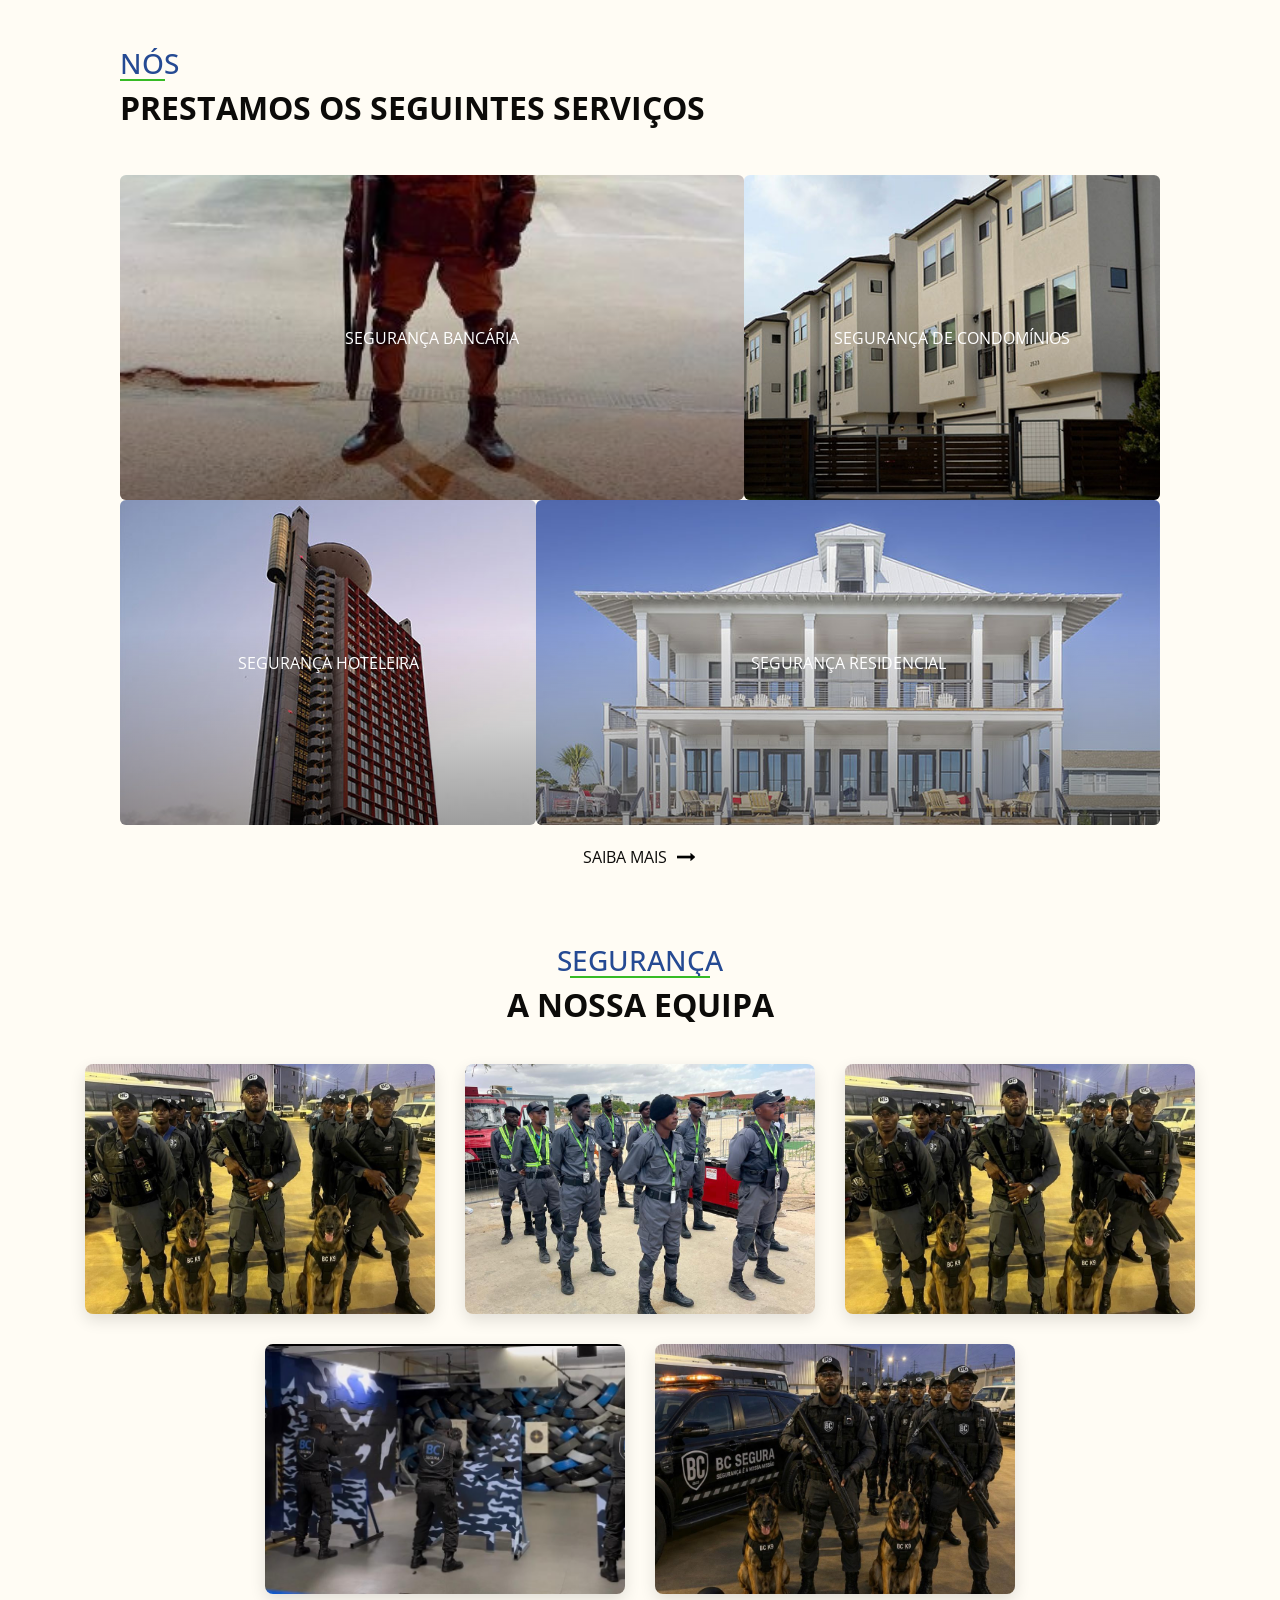
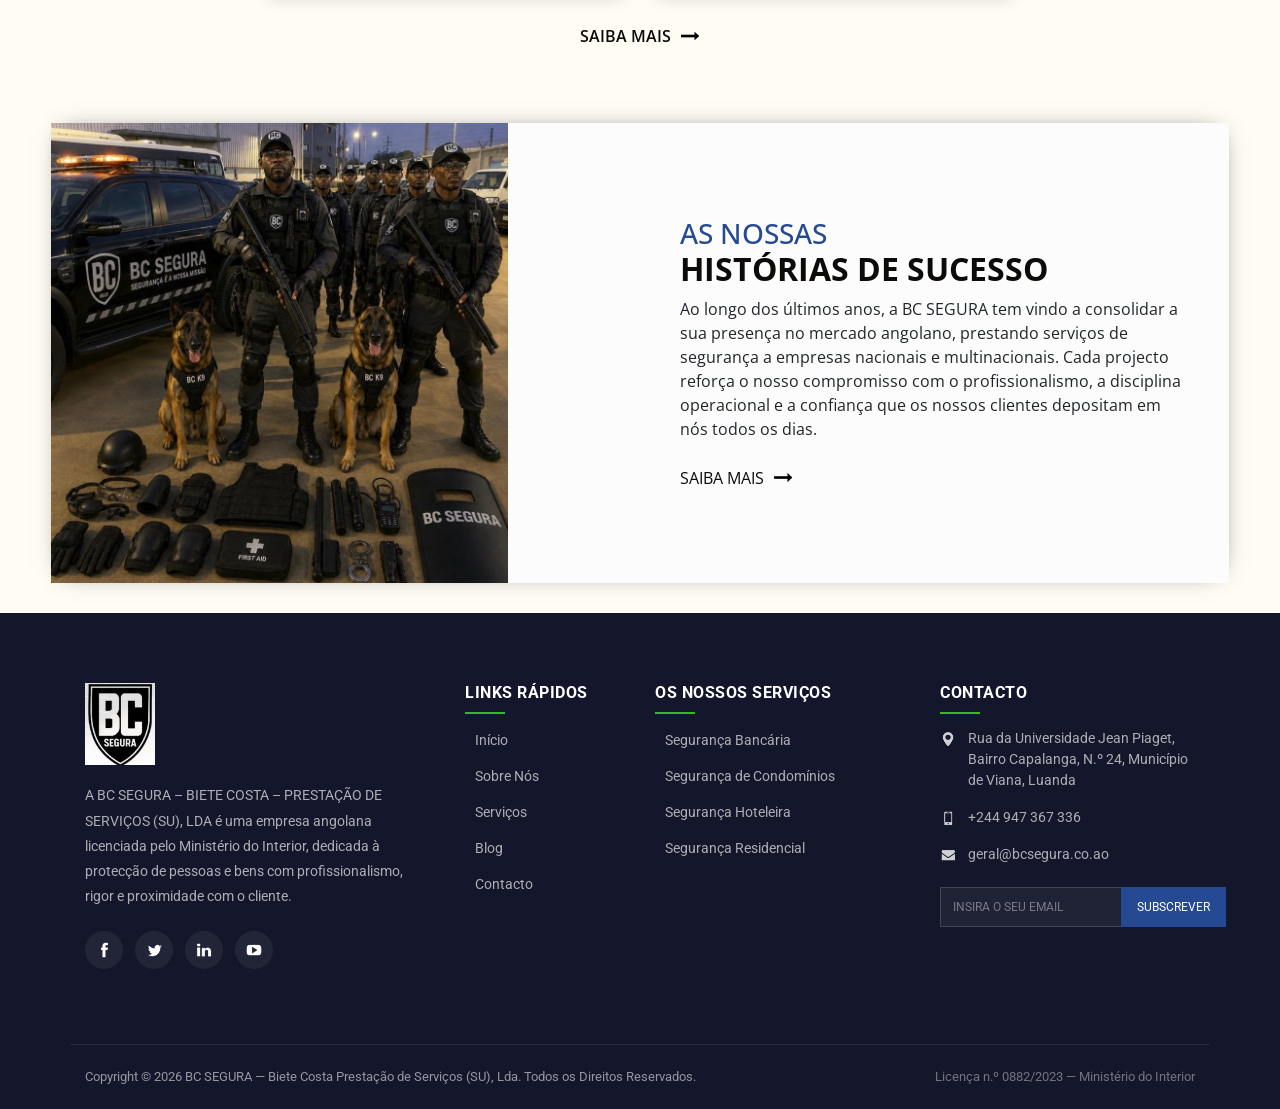
==== commit b8a7fa7f: "ajust link" ====
--- a/public/index.html
+++ b/public/index.html
@@ -372,7 +372,7 @@
             pessoas e bens com profissionalismo, rigor e proximidade com o cliente.
           </p>
           <div class="footer_social">
-            <a href="" aria-label="Facebook"><img src="images/fb.png" alt="Facebook" /></a>
+            <a href="https://www.facebook.com/share/1D12VhPDVb/?mibextid=wwXIfr" aria-label="Facebook"><img src="images/fb.png" alt="Facebook" /></a>
             <a href="" aria-label="Twitter"><img src="images/twitter.png" alt="Twitter" /></a>
             <a href="" aria-label="LinkedIn"><img src="images/linkedin.png" alt="LinkedIn" /></a>
             <a href="" aria-label="YouTube"><img src="images/youtube.png" alt="YouTube" /></a>
@@ -408,7 +408,7 @@
           </div>
           <div class="footer_contact-item">
             <img src="images/phone.png" alt="" />
-            <span>+244 923 000 000</span>
+            <span>+244 947 367 336 </span>
           </div>
           <div class="footer_contact-item">
             <img src="images/mail.png" alt="" />
--- a/public/css/style.css
+++ b/public/css/style.css
@@ -480,7 +480,7 @@
   background-image: url(../images/security-3.jpg);
 }
 
-.security_section .security_img-box.i-box-4 {
+.security_section .security_img-box.i-box-5 {
   background-image: url(../images/security-5.jpg);
 }
 
